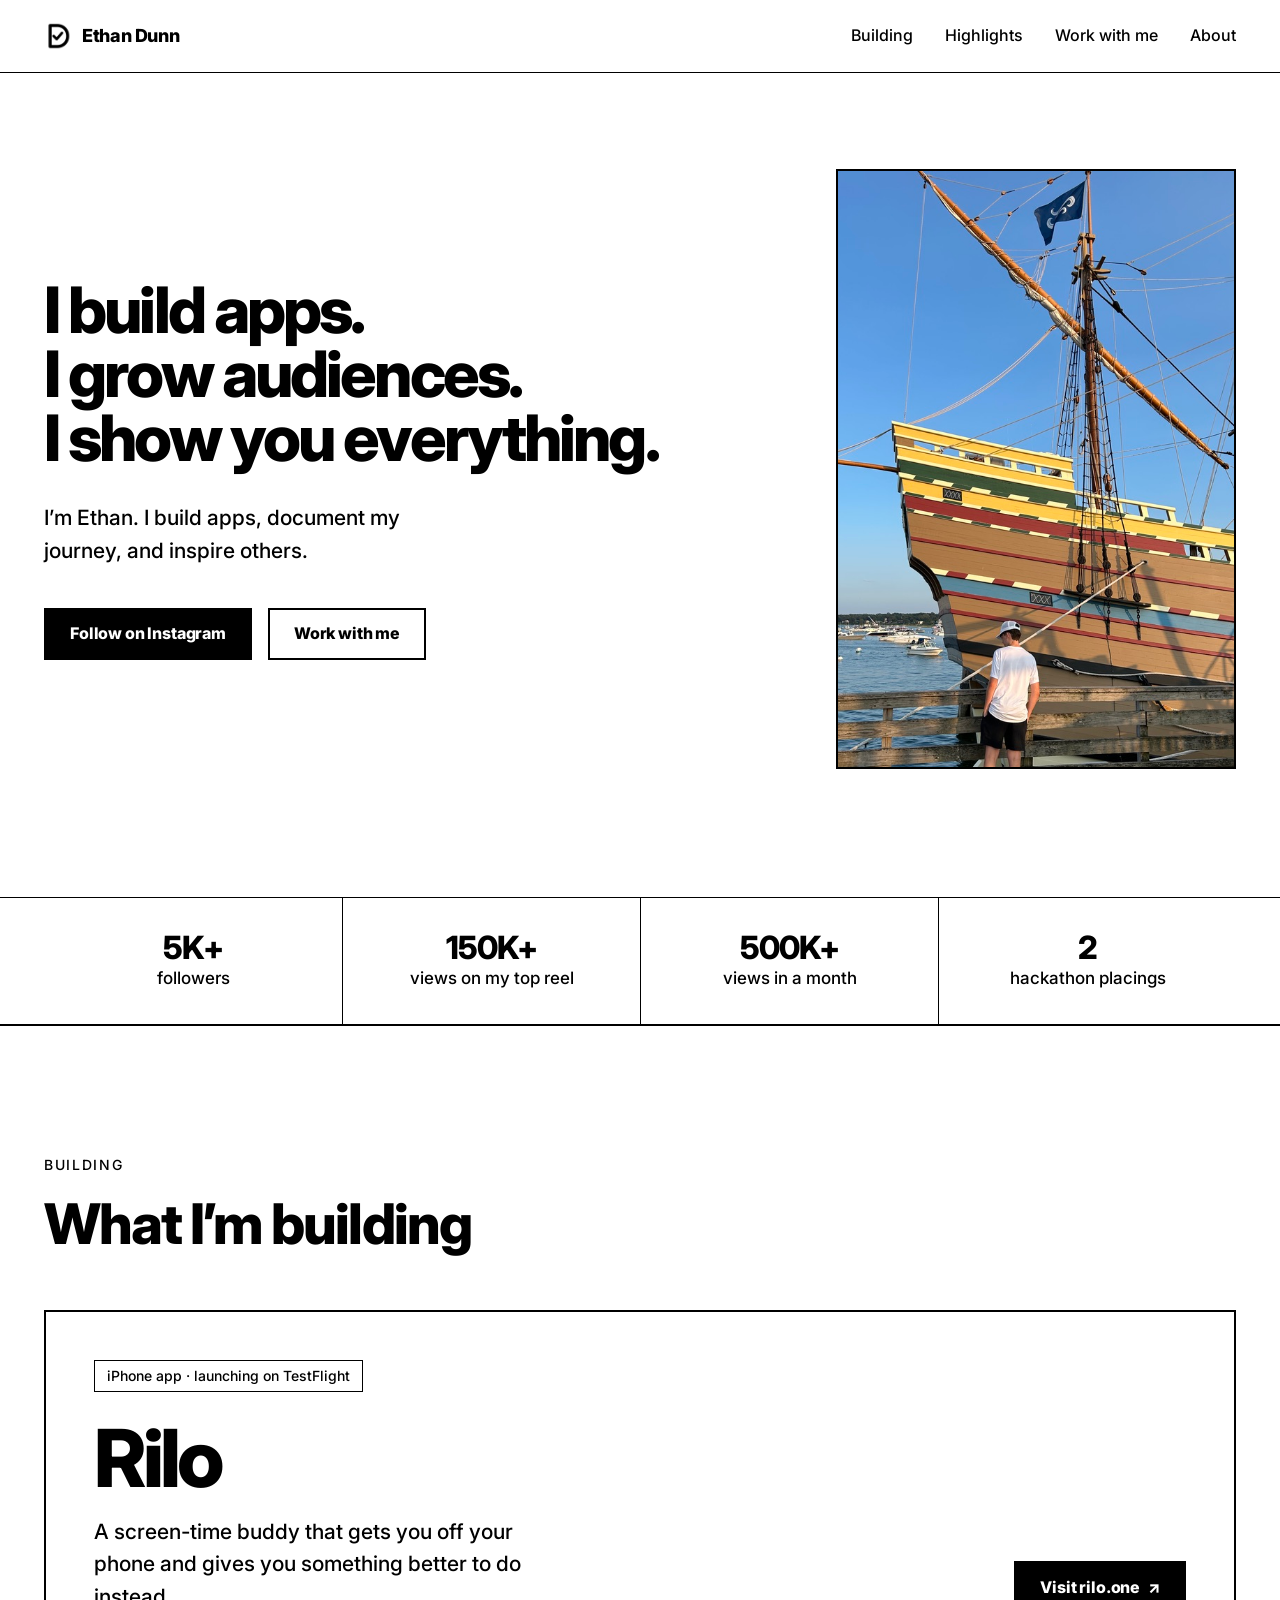
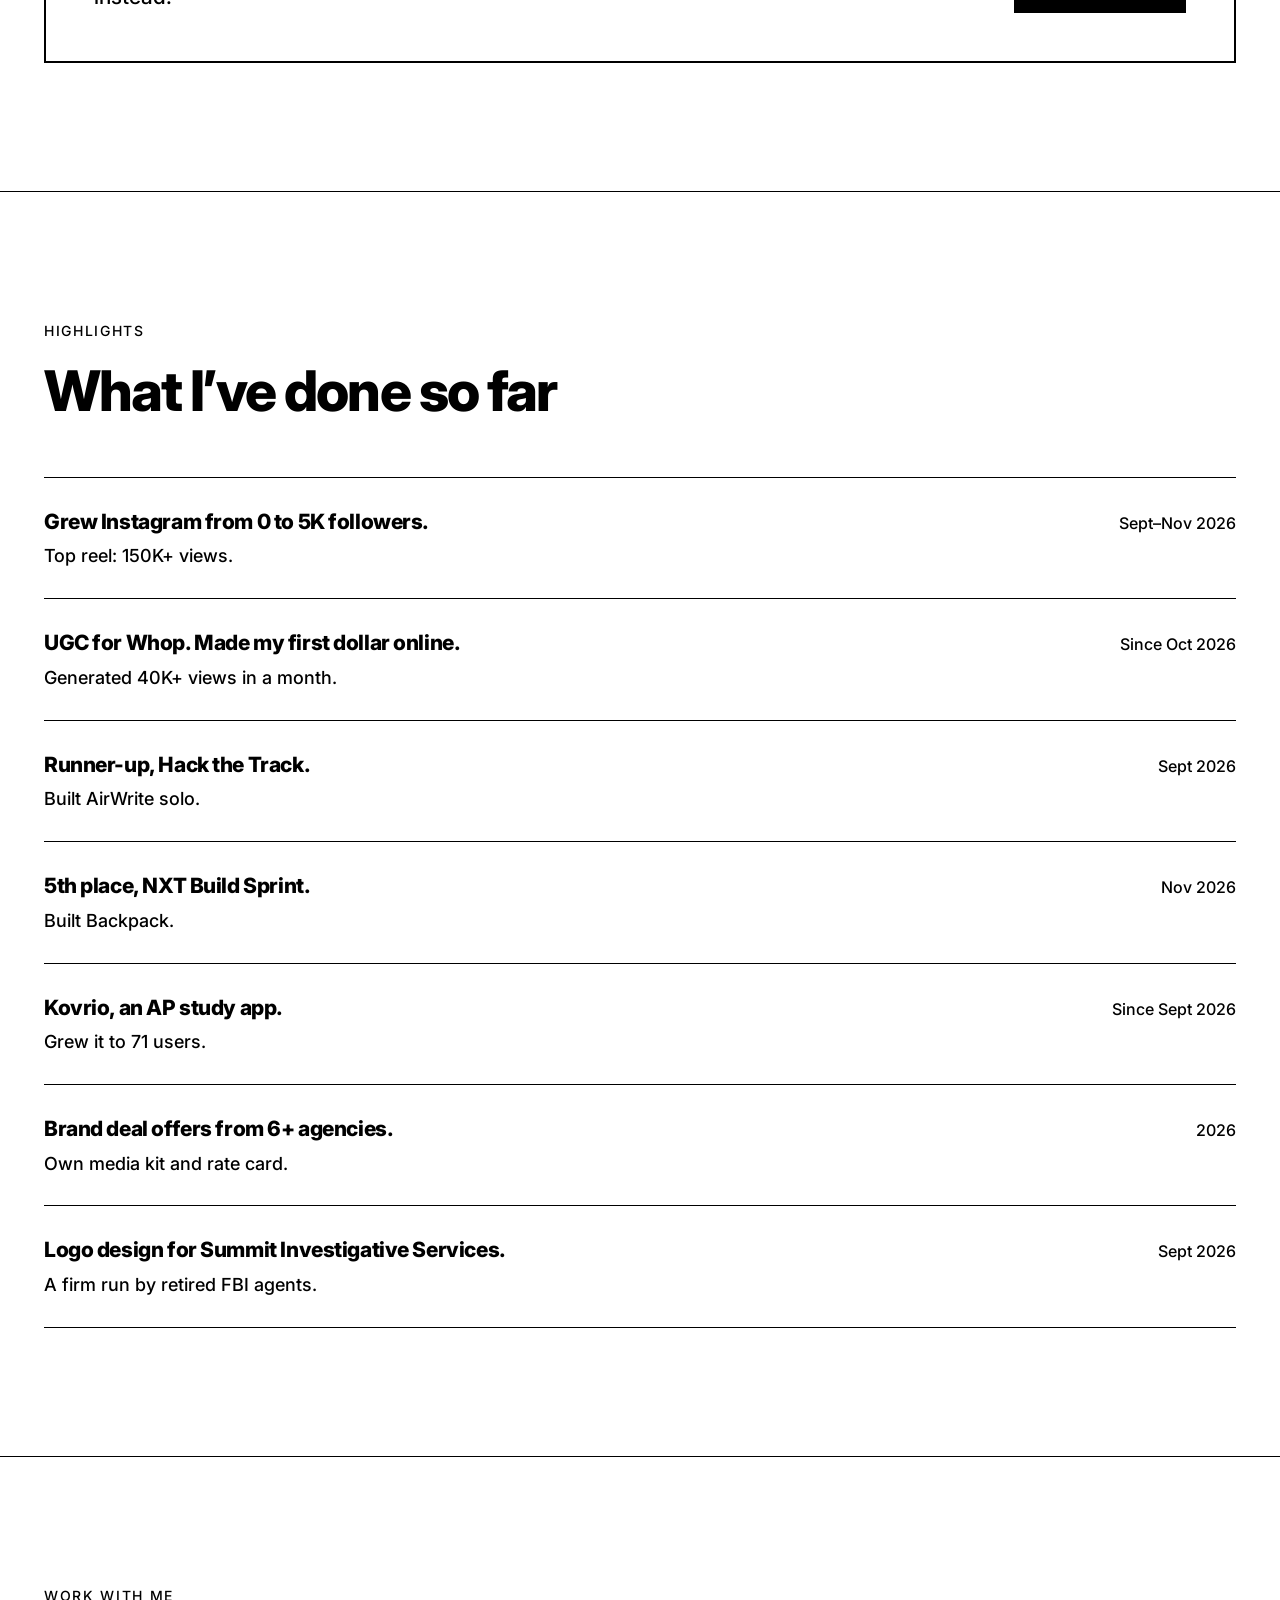
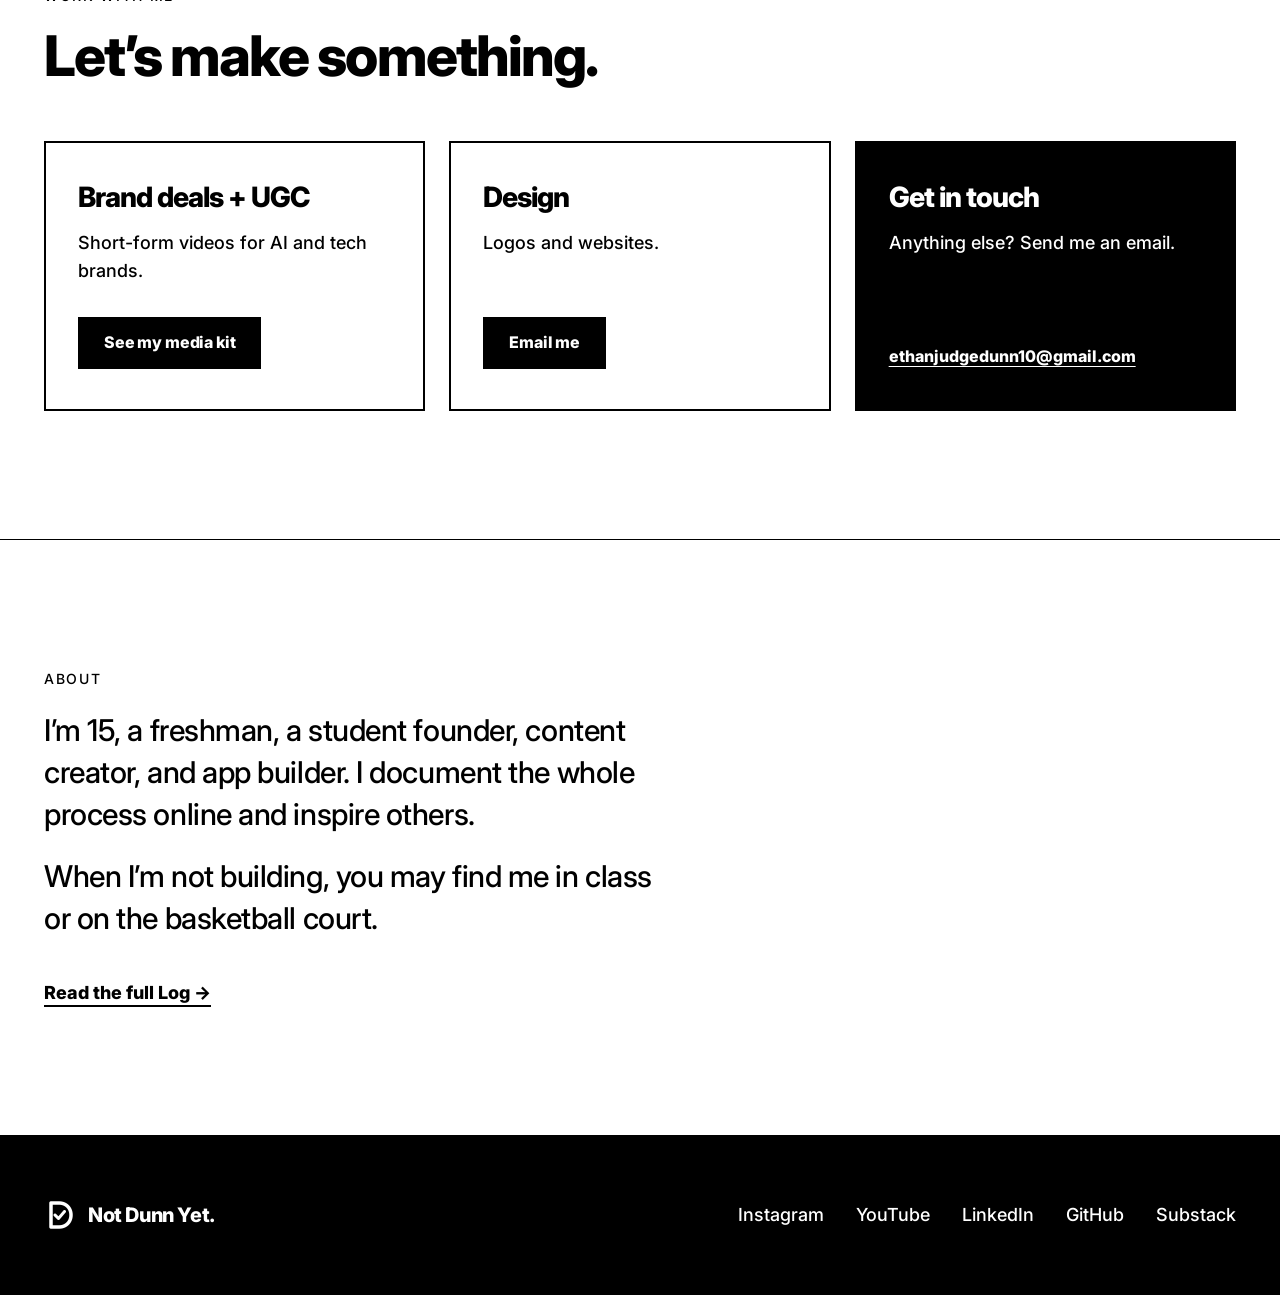
==== index.html @ 159291f6 "Use solid D-check logo for favicon; keep hollow mark on the site Co-Authored-By: Claude Opus 5.5 <no" ====
<!DOCTYPE html>
<html lang="en">
<head>
  <meta charset="UTF-8">
  <meta name="viewport" content="width=device-width, initial-scale=1.0, viewport-fit=cover">
  <title>Ethan Dunn</title>
  <meta name="description" content="I'm Ethan. I build apps, grow audiences, and share what happens, including what flops.">
  <meta name="theme-color" content="#FFFFFF">
  <link rel="preconnect" href="https://fonts.googleapis.com">
  <link rel="preconnect" href="https://fonts.gstatic.com" crossorigin>
  <link href="https://fonts.googleapis.com/css2?family=Inter:wght@500;800&display=swap" rel="stylesheet">
  <link rel="icon" href="public/favicon.png?v=4" type="image/png">
  <link rel="apple-touch-icon" href="public/apple-touch-icon.png?v=4">
  <link rel="stylesheet" href="styles.css">
</head>
<body>
  <a class="skip" href="#main">Skip to content</a>

  <!-- 1. Header -->
  <header class="site-header">
    <div class="wrap">
      <a href="index.html" class="brand">
        <img src="public/logo-mark-black.png" alt="" width="28" height="28">
        Ethan Dunn
      </a>
      <button class="nav-toggle" type="button" aria-expanded="false" aria-controls="nav">Menu</button>
      <nav class="nav" id="nav" aria-label="Main">
        <a href="#building">Building</a>
        <a href="#highlights">Highlights</a>
        <a href="#work-with-me">Work with me</a>
        <a href="about.html">About</a>
      </nav>
    </div>
  </header>

  <main id="main">

    <!-- 2. Hero -->
    <section class="hero" aria-labelledby="hero-title">
      <div class="wrap">
        <div>
          <h1 id="hero-title">
            <span>I build apps.</span>
            <span>I grow audiences.</span>
            <span>I show you everything.</span>
          </h1>
          <p class="hero-sub">I&rsquo;m Ethan. I build apps, document my journey, and inspire others.</p>
          <div class="hero-actions">
            <a class="btn" href="https://www.instagram.com/ethandunnofficial/" target="_blank" rel="noopener">Follow on Instagram</a>
            <a class="btn btn--ghost" href="#work-with-me">Work with me</a>
          </div>
        </div>
        <figure class="hero-photo">
          <img src="public/me.jpg" alt="Ethan Dunn" width="768" height="1024" fetchpriority="high">
        </figure>
      </div>
    </section>

    <!-- 3. Proof bar -->
    <section class="proof" aria-label="By the numbers">
      <ul class="wrap">
        <li><strong>5K+</strong> followers</li>
        <li><strong>150K+</strong> views on my top reel</li>
        <li><strong>500K+</strong> views in a month</li>
        <li><strong>2</strong> hackathon placings</li>
      </ul>
    </section>

    <!-- 4. What I'm building -->
    <section class="section" id="building" aria-labelledby="building-title">
      <div class="wrap">
        <p class="section-label">Building</p>
        <h2 class="section-title" id="building-title">What I&rsquo;m building</h2>
        <article class="card build-card">
          <div>
            <span class="card-label">iPhone app &middot; launching on TestFlight</span>
            <h3>Rilo</h3>
            <p>A screen-time buddy that gets you off your phone and gives you something better to do instead.</p>
          </div>
          <a class="btn" href="https://rilo.one" target="_blank" rel="noopener">Visit rilo.one <span aria-hidden="true">&#8599;</span></a>
        </article>
      </div>
    </section>

    <!-- 5. Highlights -->
    <section class="section" id="highlights" aria-labelledby="highlights-title">
      <div class="wrap">
        <p class="section-label">Highlights</p>
        <h2 class="section-title" id="highlights-title">What I&rsquo;ve done so far</h2>
        <ul class="highlights">
          <li>
            <div>
              <span class="hl-title">Grew Instagram from 0 to 5K followers.</span>
              <span class="hl-detail">Top reel: 150K+ views.</span>
            </div>
            <time>Sept&ndash;Nov 2026</time>
          </li>
          <li>
            <div>
              <span class="hl-title">UGC for Whop. Made my first dollar online.</span>
              <span class="hl-detail">Generated 40K+ views in a month.</span>
            </div>
            <time datetime="2026-10">Since Oct 2026</time>
          </li>
          <li>
            <div>
              <span class="hl-title">Runner-up, Hack the Track.</span>
              <span class="hl-detail">Built AirWrite solo.</span>
            </div>
            <time datetime="2026-09">Sept 2026</time>
          </li>
          <li>
            <div>
              <span class="hl-title">5th place, NXT Build Sprint.</span>
              <span class="hl-detail">Built Backpack.</span>
            </div>
            <time datetime="2026-11">Nov 2026</time>
          </li>
          <li>
            <div>
              <span class="hl-title">Kovrio, an AP study app.</span>
              <span class="hl-detail">Grew it to 71 users.</span>
            </div>
            <time datetime="2026-09">Since Sept 2026</time>
          </li>
          <li>
            <div>
              <span class="hl-title">Brand deal offers from 6+ agencies.</span>
              <span class="hl-detail">Own media kit and rate card.</span>
            </div>
            <time datetime="2026">2026</time>
          </li>
          <li>
            <div>
              <span class="hl-title">Logo design for Summit Investigative Services.</span>
              <span class="hl-detail">A firm run by retired FBI agents.</span>
            </div>
            <time datetime="2026-09">Sept 2026</time>
          </li>
        </ul>
      </div>
    </section>

    <!-- 6. Work with me -->
    <section class="section" id="work-with-me" aria-labelledby="work-title">
      <div class="wrap">
        <p class="section-label">Work with me</p>
        <h2 class="section-title" id="work-title">Let&rsquo;s make something.</h2>
        <div class="work-grid">
          <article class="card work-card">
            <h3>Brand deals + UGC</h3>
            <p>Short-form videos for AI and tech brands.</p>
            <a class="btn" href="https://beacons.ai/ethandunn/mediakit" target="_blank" rel="noopener">See my media kit</a>
          </article>
          <article class="card work-card">
            <h3>Design</h3>
            <p>Logos and websites.</p>
            <a class="btn" href="mailto:ethanjudgedunn10@gmail.com?subject=Design%20project">Email me</a>
          </article>
          <article class="card work-card work-card--dark">
            <h3>Get in touch</h3>
            <p>Anything else? Send me an email.</p>
            <a class="mail-link" href="mailto:ethanjudgedunn10@gmail.com">ethanjudgedunn10@gmail.com</a>
          </article>
        </div>
      </div>
    </section>

    <!-- 7. Short about -->
    <section class="section about-short" id="about" aria-labelledby="about-title">
      <div class="wrap">
        <p class="section-label" id="about-title">About</p>
        <p>I&rsquo;m 15, a freshman, a student founder, content creator, and app builder. I document the whole process online and inspire others.</p>
        <p>When I&rsquo;m not building, you may find me in class or on the basketball court.</p>
        <a class="text-link" href="about.html#log">Read the full Log &rarr;</a>
      </div>
    </section>

  </main>

  <!-- 8. Footer -->
  <footer class="site-footer">
    <div class="wrap">
      <span class="footer-brand">
        <img src="public/logo-mark-white.png" alt="" width="32" height="32">
        Not Dunn Yet.
      </span>
      <ul class="footer-links">
        <li><a href="https://www.instagram.com/ethandunnofficial/" target="_blank" rel="noopener">Instagram</a></li>
        <li><a href="https://www.youtube.com/@ethanjdunn" target="_blank" rel="noopener">YouTube</a></li>
        <li><a href="https://www.linkedin.com/in/ethanjdunn" target="_blank" rel="noopener">LinkedIn</a></li>
        <li><a href="https://github.com/ethandunn10" target="_blank" rel="noopener">GitHub</a></li>
        <li><a href="https://substack.com/@ethanjdunn" target="_blank" rel="noopener">Substack</a></li>
      </ul>
    </div>
  </footer>

  <script src="script.js"></script>
</body>
</html>
---- styles.css ----
/* Black and white only. Two colors, one font. */
:root {
  --black: #000000;
  --white: #FFFFFF;
  --pad: 24px;
  --max: 1240px;
  --section: 128px;
}

*,
*::before,
*::after { box-sizing: border-box; }

html { scroll-behavior: smooth; -webkit-text-size-adjust: 100%; }

@media (prefers-reduced-motion: reduce) {
  html { scroll-behavior: auto; }
  * { transition: none !important; }
}

body {
  margin: 0;
  background: var(--white);
  color: var(--black);
  font-family: 'Inter', system-ui, -apple-system, 'Segoe UI', Roboto, sans-serif;
  font-weight: 500;
  font-size: 18px;
  line-height: 1.55;
  -webkit-font-smoothing: antialiased;
}

img { display: block; max-width: 100%; height: auto; }

a { color: inherit; }

h1, h2, h3 {
  margin: 0;
  font-weight: 800;
  letter-spacing: -0.035em;
  line-height: 1.05;
}

p { margin: 0; }

:focus-visible { outline: 2px solid var(--black); outline-offset: 3px; }

.wrap {
  width: 100%;
  max-width: var(--max);
  margin: 0 auto;
  padding: 0 var(--pad);
}

.skip {
  position: absolute;
  left: -9999px;
  top: 0;
  background: var(--black);
  color: var(--white);
  padding: 12px 16px;
  z-index: 100;
}
.skip:focus { left: 16px; top: 16px; }

/* ---------- Header ---------- */
.site-header {
  position: sticky;
  top: 0;
  z-index: 50;
  background: var(--white);
  border-bottom: 1px solid var(--black);
}
.site-header .wrap {
  display: flex;
  align-items: center;
  justify-content: space-between;
  gap: 24px;
  min-height: 72px;
}
.brand {
  display: inline-flex;
  align-items: center;
  gap: 10px;
  text-decoration: none;
  font-weight: 800;
  font-size: 18px;
  letter-spacing: -0.02em;
}
.brand img { width: 28px; height: 28px; }

.nav { display: flex; gap: 32px; }
.nav a {
  text-decoration: none;
  font-size: 16px;
  padding: 6px 0;
  border-bottom: 2px solid transparent;
}
.nav a:hover,
.nav a[aria-current="page"] { border-bottom-color: var(--black); }

.nav-toggle {
  display: none;
  background: var(--white);
  color: var(--black);
  border: 1px solid var(--black);
  font: inherit;
  font-size: 15px;
  padding: 8px 14px;
  cursor: pointer;
}

/* ---------- Buttons ---------- */
.btn {
  display: inline-flex;
  align-items: center;
  justify-content: center;
  gap: 8px;
  min-height: 52px;
  padding: 0 24px;
  border: 2px solid var(--black);
  background: var(--black);
  color: var(--white);
  font: inherit;
  font-size: 16px;
  font-weight: 800;
  letter-spacing: -0.01em;
  text-decoration: none;
  cursor: pointer;
  transition: background 0.15s, color 0.15s;
}
.btn:hover { background: var(--white); color: var(--black); }
.btn--ghost { background: var(--white); color: var(--black); }
.btn--ghost:hover { background: var(--black); color: var(--white); }

/* ---------- Sections ---------- */
.section { padding: var(--section) 0; border-top: 1px solid var(--black); }
.section-label {
  font-size: 14px;
  text-transform: uppercase;
  letter-spacing: 0.12em;
  margin-bottom: 20px;
}
.section-title {
  font-size: clamp(36px, 5vw, 56px);
  margin-bottom: 56px;
}

/* ---------- Hero ---------- */
.hero { padding: 96px 0 var(--section); }
.hero .wrap {
  display: grid;
  grid-template-columns: minmax(0, 1fr) 400px;
  gap: 56px;
  align-items: center;
}
.hero h1 {
  font-size: clamp(40px, 5vw, 70px);
  letter-spacing: -0.045em;
  line-height: 1;
}
.hero h1 span { display: block; }
@media (min-width: 761px) { .hero h1 span { white-space: nowrap; } }
.hero-sub {
  margin-top: 32px;
  font-size: 21px;
  max-width: 30ch;
}
.hero-actions { margin-top: 40px; display: flex; flex-wrap: wrap; gap: 16px; }
.hero-photo {
  position: relative;
  margin: 0;
  border: 2px solid var(--black);
  aspect-ratio: 2 / 3;
  overflow: hidden;
}
/* Crop: bottom edge stops at the knees, sides trimmed so the frame is tall.
   Tuned for public/me.jpg (768x1024); retune if the photo changes. */
.hero-photo img {
  position: absolute;
  top: 0;
  left: -26%;
  height: 120%;
  width: auto;
  max-width: none;
}

/* ---------- Proof bar ---------- */
.proof { border-top: 1px solid var(--black); border-bottom: 1px solid var(--black); }
.proof ul {
  list-style: none;
  margin: 0 auto;
  display: grid;
  grid-template-columns: repeat(4, 1fr);
}
.proof li {
  padding: 32px 24px;
  font-size: 17px;
  text-align: center;
  border-left: 1px solid var(--black);
}
.proof li:first-child { border-left: 0; }
.proof strong { display: block; font-weight: 800; font-size: 32px; letter-spacing: -0.03em; line-height: 1.1; }

/* ---------- Building ---------- */
.card {
  border: 2px solid var(--black);
  padding: 48px;
}
.build-card {
  display: grid;
  grid-template-columns: 1fr auto;
  gap: 32px;
  align-items: end;
}
.card-label {
  display: inline-block;
  border: 1px solid var(--black);
  padding: 4px 12px;
  font-size: 14px;
  margin-bottom: 24px;
}
.build-card h3 { font-size: clamp(48px, 7vw, 80px); letter-spacing: -0.05em; }
.build-card p { margin-top: 16px; font-size: 21px; max-width: 34ch; }

/* ---------- Highlights ---------- */
.highlights { list-style: none; margin: 0; padding: 0; border-bottom: 1px solid var(--black); }
.highlights li {
  display: grid;
  grid-template-columns: 1fr auto;
  gap: 32px;
  padding: 28px 0;
  border-top: 1px solid var(--black);
  align-items: baseline;
}
.hl-title { font-weight: 800; font-size: 21px; letter-spacing: -0.02em; display: block; }
.hl-detail { display: block; margin-top: 4px; }
.highlights time { font-size: 16px; white-space: nowrap; text-align: right; }

/* ---------- Work with me ---------- */
.work-grid { display: grid; grid-template-columns: repeat(3, 1fr); gap: 24px; }
.work-card {
  display: flex;
  flex-direction: column;
  padding: 40px 32px;
}
.work-card h3 { font-size: 28px; margin-bottom: 16px; }
.work-card p { flex: 1; margin-bottom: 32px; }
.work-card .btn { align-self: flex-start; }
.work-card--dark { background: var(--black); color: var(--white); }
.work-card--dark :focus-visible { outline-color: var(--white); }
.mail-link {
  font-weight: 800;
  font-size: 16px;
  overflow-wrap: anywhere;
  text-underline-offset: 4px;
}

/* ---------- About (short) ---------- */
.about-short p:not(.section-label) { font-size: clamp(22px, 2.6vw, 30px); max-width: 32ch; letter-spacing: -0.015em; line-height: 1.4; }
.about-short p + p:not(.section-label) { margin-top: 20px; }
.text-link {
  display: inline-block;
  margin-top: 40px;
  font-weight: 800;
  text-underline-offset: 6px;
  text-decoration-thickness: 2px;
}

/* ---------- About page ---------- */
.about-hero { padding: 96px 0 var(--section); }
.about-hero .wrap {
  display: grid;
  grid-template-columns: 1fr 1.4fr;
  gap: 64px;
  align-items: start;
}
.about-hero h1 { font-size: clamp(44px, 6vw, 80px); letter-spacing: -0.045em; margin-bottom: 40px; }
.about-body p { margin-bottom: 20px; max-width: 60ch; }
.about-body p:last-child { margin-bottom: 0; }

.log { list-style: none; margin: 0; padding: 0; border-bottom: 1px solid var(--black); }
.log li {
  display: grid;
  grid-template-columns: 140px 1fr;
  gap: 24px;
  padding: 20px 0;
  border-top: 1px solid var(--black);
}
.log time { font-weight: 800; font-variant-numeric: tabular-nums; }

/* ---------- Footer ---------- */
.site-footer { background: var(--black); color: var(--white); padding: 64px 0; }
.site-footer :focus-visible { outline-color: var(--white); }
.site-footer .wrap {
  display: flex;
  justify-content: space-between;
  align-items: center;
  gap: 32px;
  flex-wrap: wrap;
}
.footer-brand { display: inline-flex; align-items: center; gap: 12px; font-weight: 800; font-size: 20px; letter-spacing: -0.02em; }
.footer-brand img { width: 32px; height: 32px; }
.footer-links { list-style: none; margin: 0; padding: 0; display: flex; gap: 32px; flex-wrap: wrap; }
.footer-links a { text-decoration: none; border-bottom: 2px solid transparent; padding: 4px 0; }
.footer-links a:hover { border-bottom-color: var(--white); }

/* ---------- Tablet ---------- */
@media (max-width: 960px) {
  :root { --section: 96px; }
  .work-grid { grid-template-columns: 1fr; }
  .proof ul { grid-template-columns: repeat(2, 1fr); }
  .proof li:nth-child(3) { border-left: 0; }
  .proof li:nth-child(n+3) { border-top: 1px solid var(--black); }
}

/* ---------- Phone ---------- */
@media (max-width: 760px) {
  :root { --pad: 16px; --section: 72px; }
  body { font-size: 17px; }

  .nav-toggle { display: inline-block; }
  .nav {
    display: none;
    position: absolute;
    top: 100%;
    left: 0;
    right: 0;
    flex-direction: column;
    gap: 0;
    background: var(--white);
    border-bottom: 1px solid var(--black);
  }
  .nav.is-open { display: flex; }
  .nav a { padding: 18px 16px; border-bottom: 1px solid var(--black); border-top: 0; }
  .nav a:last-child { border-bottom: 0; }
  .nav a:hover,
  .nav a[aria-current="page"] { border-bottom-color: var(--black); text-decoration: underline; }

  .hero { padding-top: 48px; }
  .hero .wrap,
  .about-hero .wrap { grid-template-columns: 1fr; gap: 40px; }
  .hero-photo { max-width: 480px; }
  .hero-sub { font-size: 19px; }
  .hero-actions { flex-direction: column; }
  .hero-actions .btn { width: 100%; }

  .proof ul { grid-template-columns: 1fr; }
  .proof li { border-left: 0; border-top: 1px solid var(--black); padding: 24px 16px; }
  .proof li:first-child { border-top: 0; }

  .card { padding: 32px 24px; }
  .build-card { grid-template-columns: 1fr; }
  .build-card .btn { width: 100%; }
  .work-card .btn { align-self: stretch; }

  .section-title { margin-bottom: 40px; }

  .highlights li { grid-template-columns: 1fr; gap: 8px; }
  .highlights time { text-align: left; }

  .log li { grid-template-columns: 1fr; gap: 4px; }

  .site-footer .wrap { flex-direction: column; align-items: flex-start; }
}
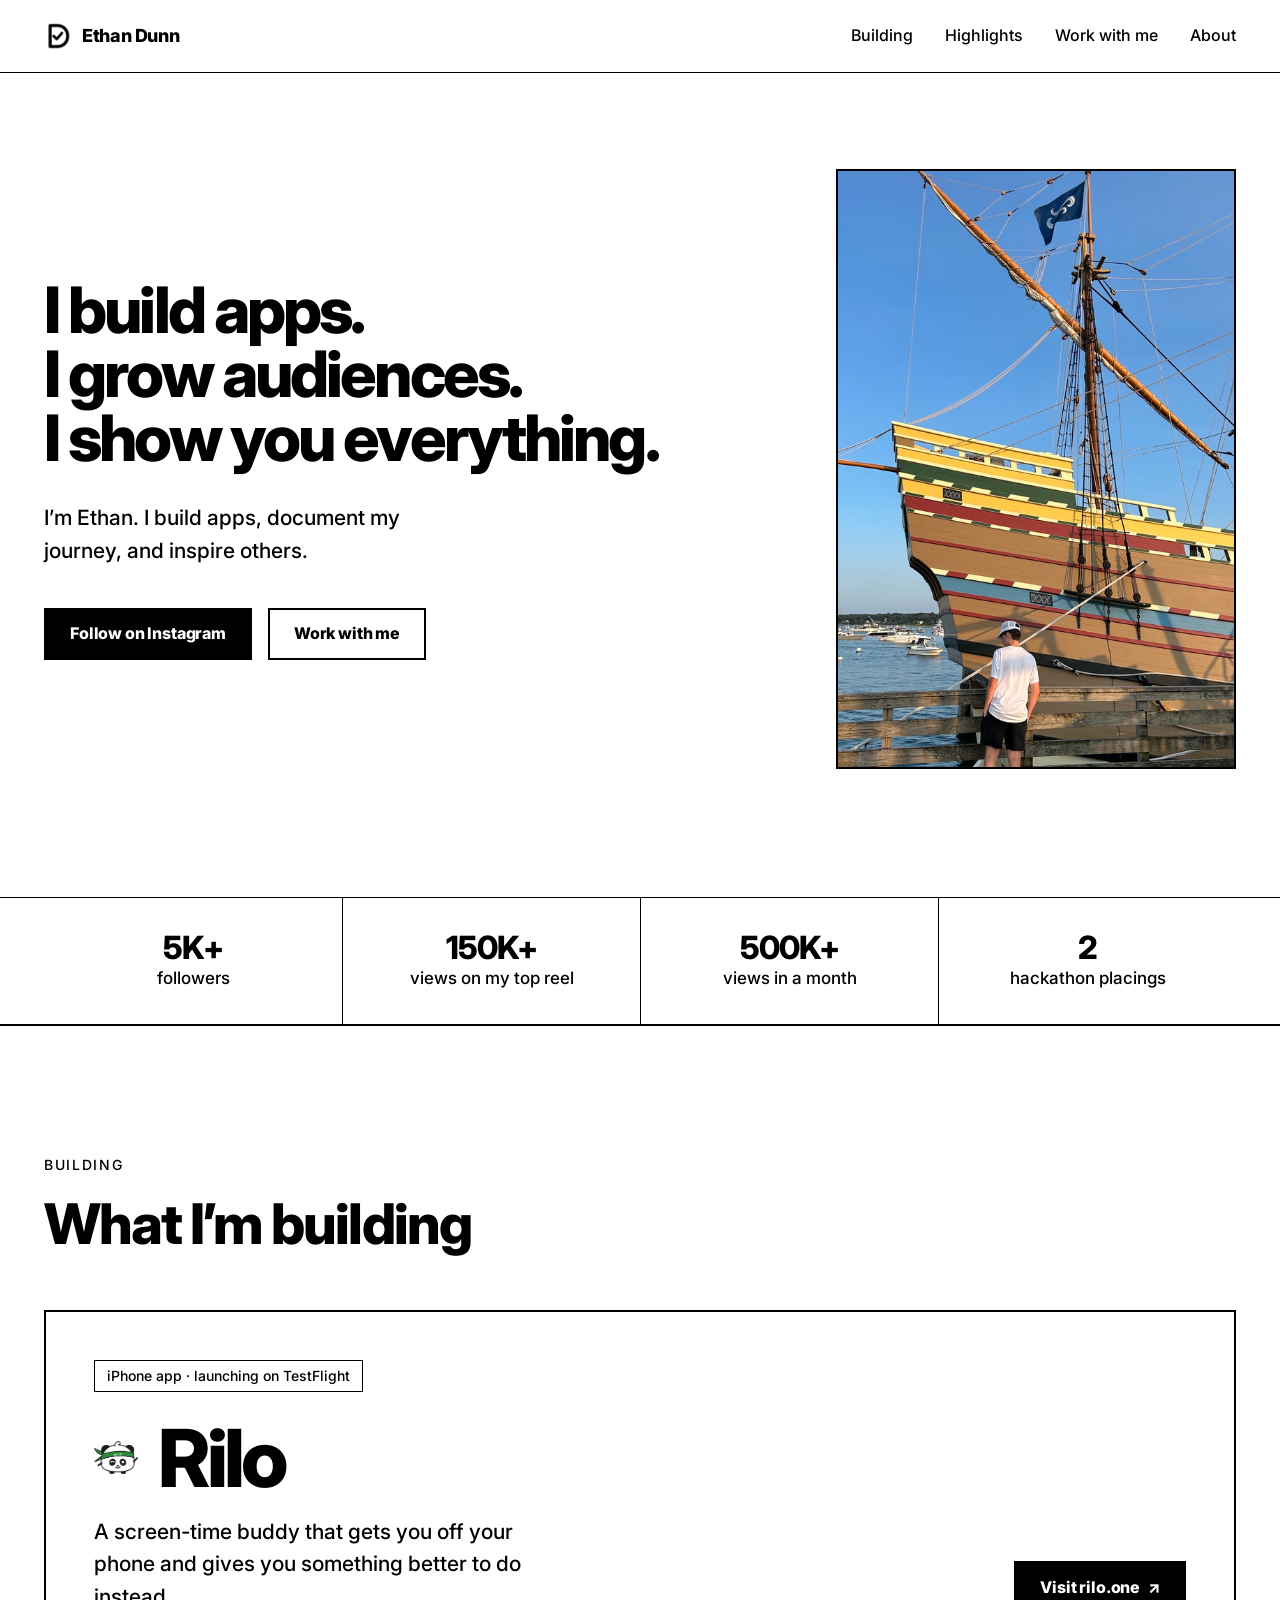
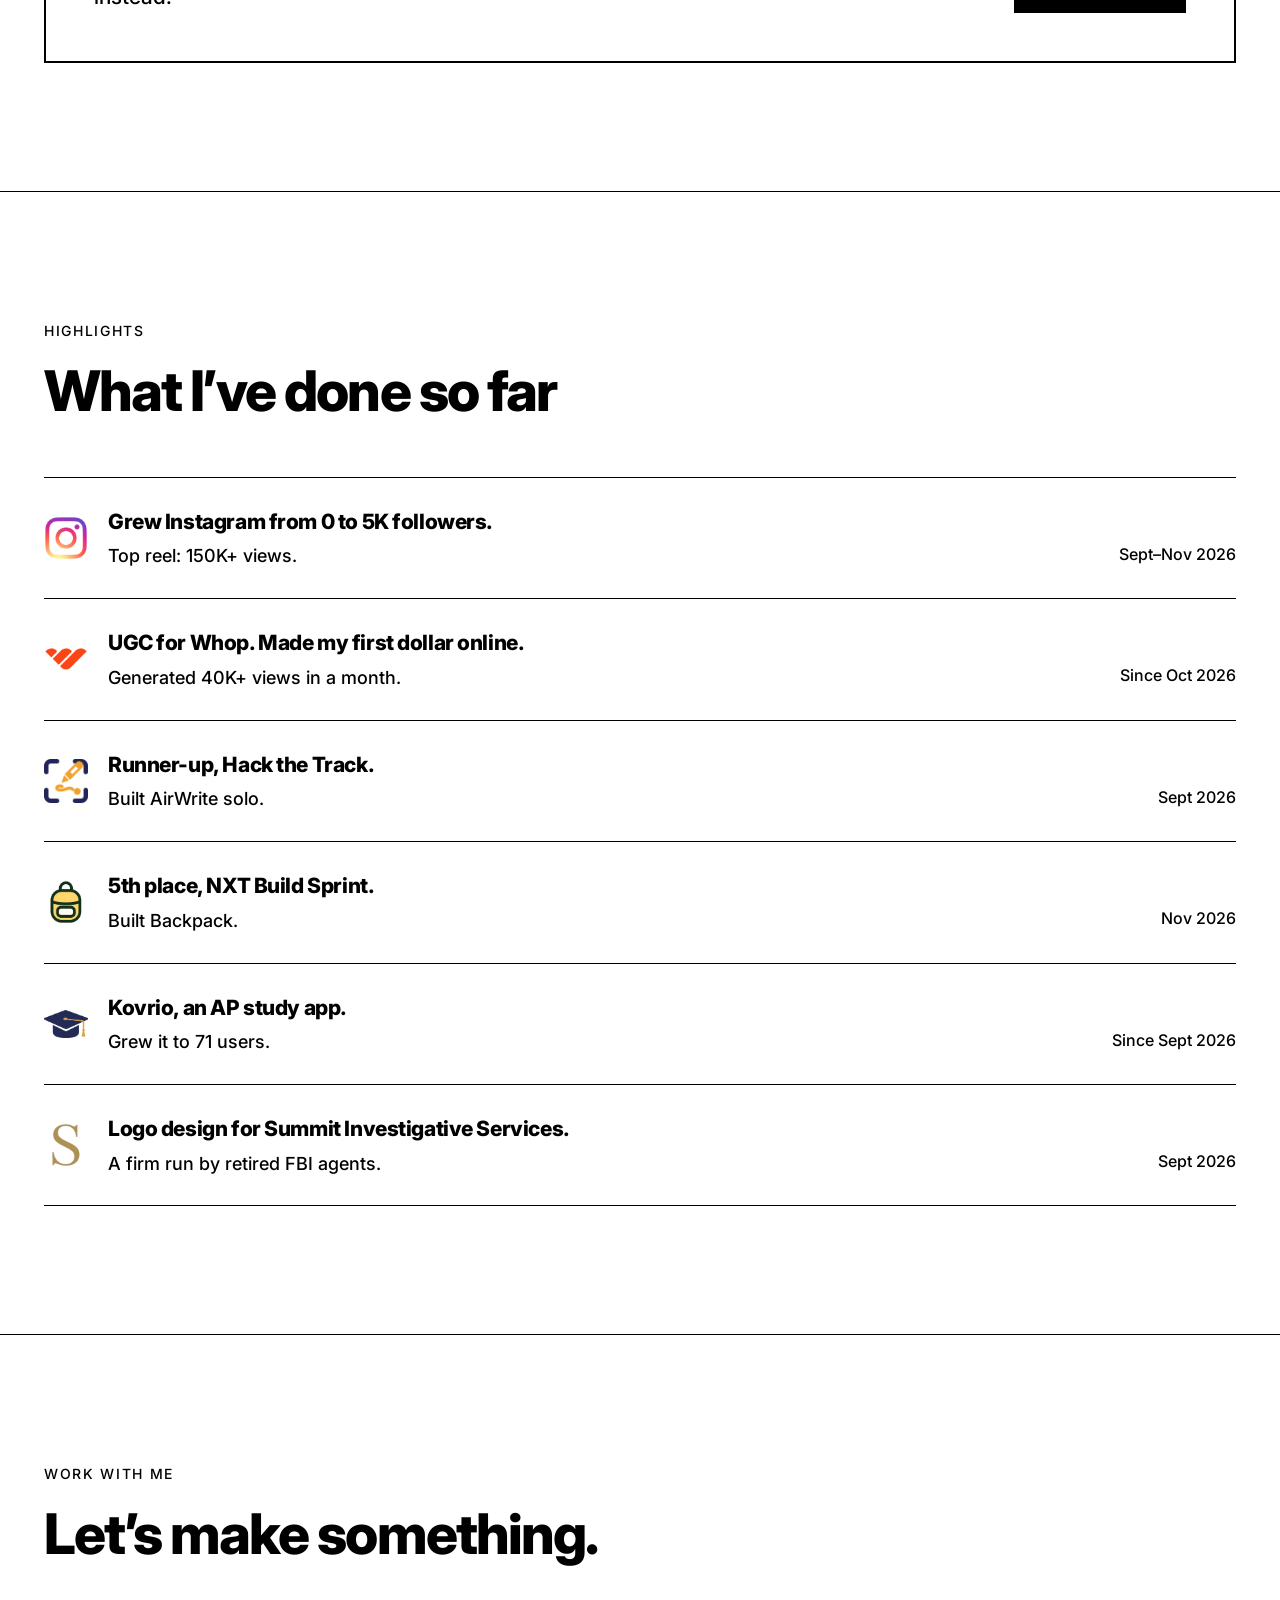
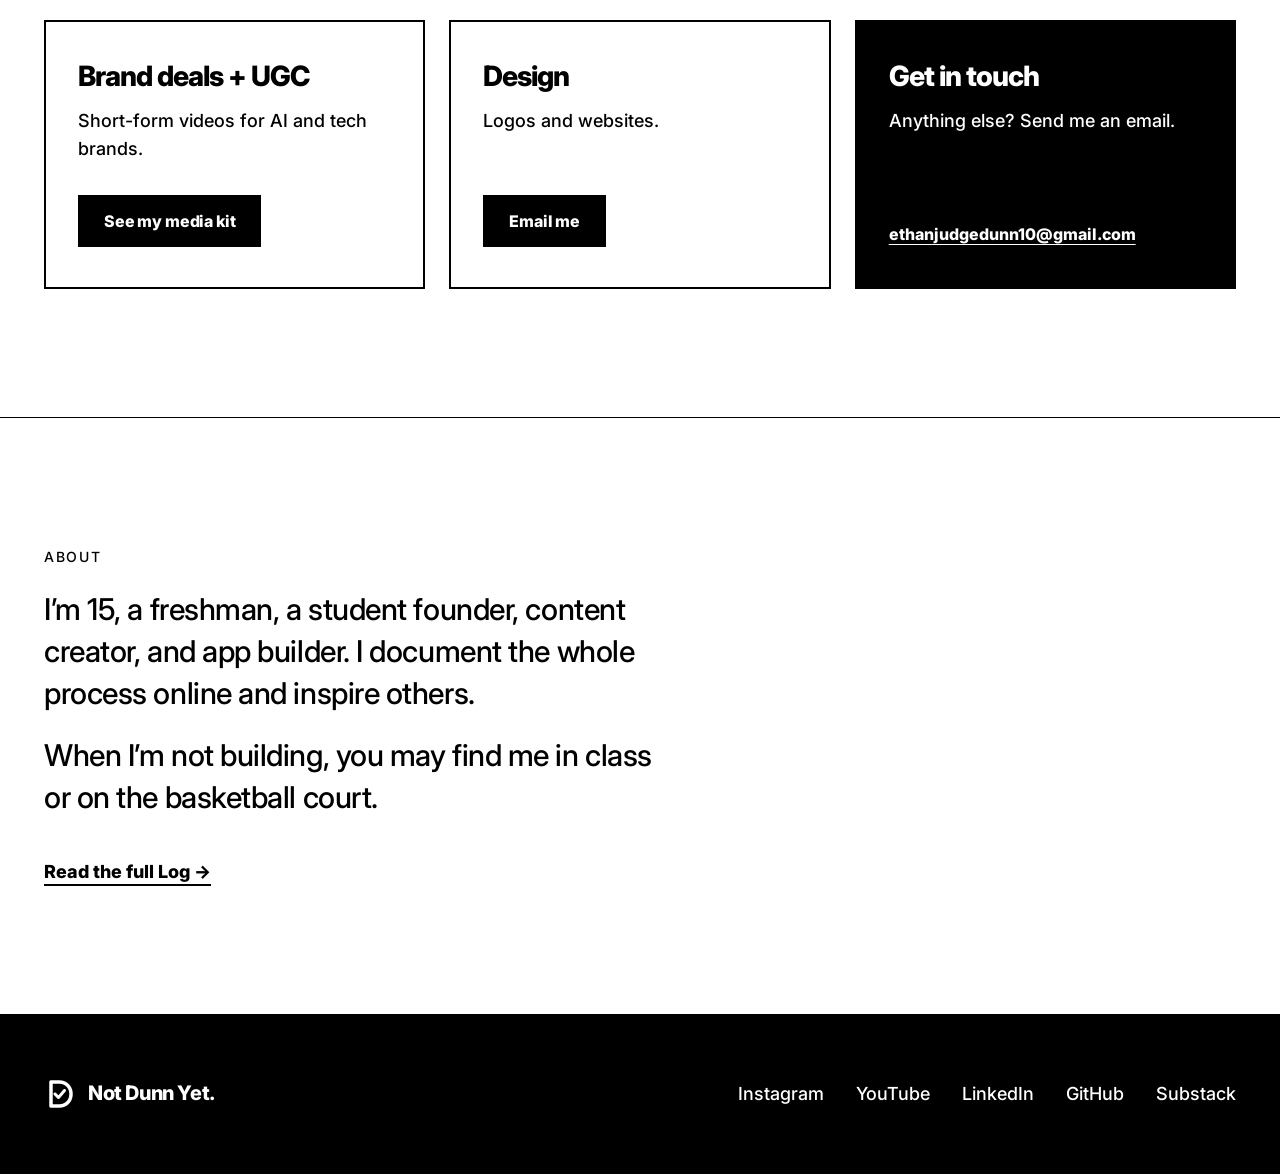
==== commit 7ef49467: "Add icons to Highlights and Rilo card, remove brand deal offers item Co-Authored-By: Claude Opus 5.5" ====
--- a/index.html
+++ b/index.html
@@ -9,8 +9,10 @@
   <link rel="preconnect" href="https://fonts.googleapis.com">
   <link rel="preconnect" href="https://fonts.gstatic.com" crossorigin>
   <link href="https://fonts.googleapis.com/css2?family=Inter:wght@500;800&display=swap" rel="stylesheet">
-  <link rel="icon" href="public/favicon.png?v=4" type="image/png">
-  <link rel="apple-touch-icon" href="public/apple-touch-icon.png?v=4">
+  <link rel="icon" type="image/png" sizes="32x32" href="assets/favicon-32.png?v=6">
+  <link rel="icon" type="image/png" sizes="256x256" href="assets/favicon.png?v=6">
+  <link rel="shortcut icon" href="favicon.ico?v=6">
+  <link rel="apple-touch-icon" href="assets/apple-touch-icon.png?v=6">
   <link rel="stylesheet" href="styles.css">
 </head>
 <body>
@@ -20,7 +22,7 @@
   <header class="site-header">
     <div class="wrap">
       <a href="index.html" class="brand">
-        <img src="public/logo-mark-black.png" alt="" width="28" height="28">
+        <img src="assets/logo-mark-black.png" alt="" width="28" height="28">
         Ethan Dunn
       </a>
       <button class="nav-toggle" type="button" aria-expanded="false" aria-controls="nav">Menu</button>
@@ -51,7 +53,7 @@
           </div>
         </div>
         <figure class="hero-photo">
-          <img src="public/me.jpg" alt="Ethan Dunn" width="768" height="1024" fetchpriority="high">
+          <img src="assets/me.jpg" alt="Ethan Dunn" width="768" height="1024" fetchpriority="high">
         </figure>
       </div>
     </section>
@@ -74,7 +76,7 @@
         <article class="card build-card">
           <div>
             <span class="card-label">iPhone app &middot; launching on TestFlight</span>
-            <h3>Rilo</h3>
+            <h3 class="title-with-icon"><span class="icon-box"><img src="img/icons/rilo-icon.png" alt=""></span>Rilo</h3>
             <p>A screen-time buddy that gets you off your phone and gives you something better to do instead.</p>
           </div>
           <a class="btn" href="https://rilo.one" target="_blank" rel="noopener">Visit rilo.one <span aria-hidden="true">&#8599;</span></a>
@@ -89,51 +91,62 @@
         <h2 class="section-title" id="highlights-title">What I&rsquo;ve done so far</h2>
         <ul class="highlights">
           <li>
-            <div>
-              <span class="hl-title">Grew Instagram from 0 to 5K followers.</span>
-              <span class="hl-detail">Top reel: 150K+ views.</span>
+            <div class="hl-main">
+              <span class="icon-box"><img src="img/icons/instagram-icon.png" alt=""></span>
+              <div>
+                <span class="hl-title">Grew Instagram from 0 to 5K followers.</span>
+                <span class="hl-detail">Top reel: 150K+ views.</span>
+              </div>
             </div>
             <time>Sept&ndash;Nov 2026</time>
           </li>
           <li>
-            <div>
-              <span class="hl-title">UGC for Whop. Made my first dollar online.</span>
-              <span class="hl-detail">Generated 40K+ views in a month.</span>
+            <div class="hl-main">
+              <span class="icon-box"><img src="img/icons/whop-icon.png" alt="" onerror="this.remove()"></span>
+              <div>
+                <span class="hl-title">UGC for Whop. Made my first dollar online.</span>
+                <span class="hl-detail">Generated 40K+ views in a month.</span>
+              </div>
             </div>
             <time datetime="2026-10">Since Oct 2026</time>
           </li>
           <li>
-            <div>
-              <span class="hl-title">Runner-up, Hack the Track.</span>
-              <span class="hl-detail">Built AirWrite solo.</span>
+            <div class="hl-main">
+              <span class="icon-box"><img src="img/icons/airwrite-icon.png" alt=""></span>
+              <div>
+                <span class="hl-title">Runner-up, Hack the Track.</span>
+                <span class="hl-detail">Built AirWrite solo.</span>
+              </div>
             </div>
             <time datetime="2026-09">Sept 2026</time>
           </li>
           <li>
-            <div>
-              <span class="hl-title">5th place, NXT Build Sprint.</span>
-              <span class="hl-detail">Built Backpack.</span>
+            <div class="hl-main">
+              <span class="icon-box"><img src="img/icons/backpack-icon.png" alt=""></span>
+              <div>
+                <span class="hl-title">5th place, NXT Build Sprint.</span>
+                <span class="hl-detail">Built Backpack.</span>
+              </div>
             </div>
             <time datetime="2026-11">Nov 2026</time>
           </li>
           <li>
-            <div>
-              <span class="hl-title">Kovrio, an AP study app.</span>
-              <span class="hl-detail">Grew it to 71 users.</span>
+            <div class="hl-main">
+              <span class="icon-box"><img src="img/icons/kovrio-icon.png" alt=""></span>
+              <div>
+                <span class="hl-title">Kovrio, an AP study app.</span>
+                <span class="hl-detail">Grew it to 71 users.</span>
+              </div>
             </div>
             <time datetime="2026-09">Since Sept 2026</time>
           </li>
           <li>
-            <div>
-              <span class="hl-title">Brand deal offers from 6+ agencies.</span>
-              <span class="hl-detail">Own media kit and rate card.</span>
-            </div>
-            <time datetime="2026">2026</time>
-          </li>
-          <li>
-            <div>
-              <span class="hl-title">Logo design for Summit Investigative Services.</span>
-              <span class="hl-detail">A firm run by retired FBI agents.</span>
+            <div class="hl-main">
+              <span class="icon-box"><img src="img/icons/summit-icon.png" alt=""></span>
+              <div>
+                <span class="hl-title">Logo design for Summit Investigative Services.</span>
+                <span class="hl-detail">A firm run by retired FBI agents.</span>
+              </div>
             </div>
             <time datetime="2026-09">Sept 2026</time>
           </li>
@@ -182,7 +195,7 @@
   <footer class="site-footer">
     <div class="wrap">
       <span class="footer-brand">
-        <img src="public/logo-mark-white.png" alt="" width="32" height="32">
+        <img src="assets/logo-mark-white.png" alt="" width="32" height="32">
         Not Dunn Yet.
       </span>
       <ul class="footer-links">
--- a/styles.css
+++ b/styles.css
@@ -174,7 +174,7 @@
   overflow: hidden;
 }
 /* Crop: bottom edge stops at the knees, sides trimmed so the frame is tall.
-   Tuned for public/me.jpg (768x1024); retune if the photo changes. */
+   Tuned for assets/me.jpg (768x1024); retune if the photo changes. */
 .hero-photo img {
   position: absolute;
   top: 0;
@@ -234,6 +234,10 @@
 }
 .hl-title { font-weight: 800; font-size: 21px; letter-spacing: -0.02em; display: block; }
 .hl-detail { display: block; margin-top: 4px; }
+.hl-main { display: flex; align-items: center; gap: 20px; }
+.icon-box { width: 44px; height: 44px; flex: none; display: block; }
+.icon-box img { width: 100%; height: 100%; object-fit: contain; display: block; }
+.title-with-icon { display: flex; align-items: center; gap: 20px; }
 .highlights time { font-size: 16px; white-space: nowrap; text-align: right; }
 
 /* ---------- Work with me ---------- */
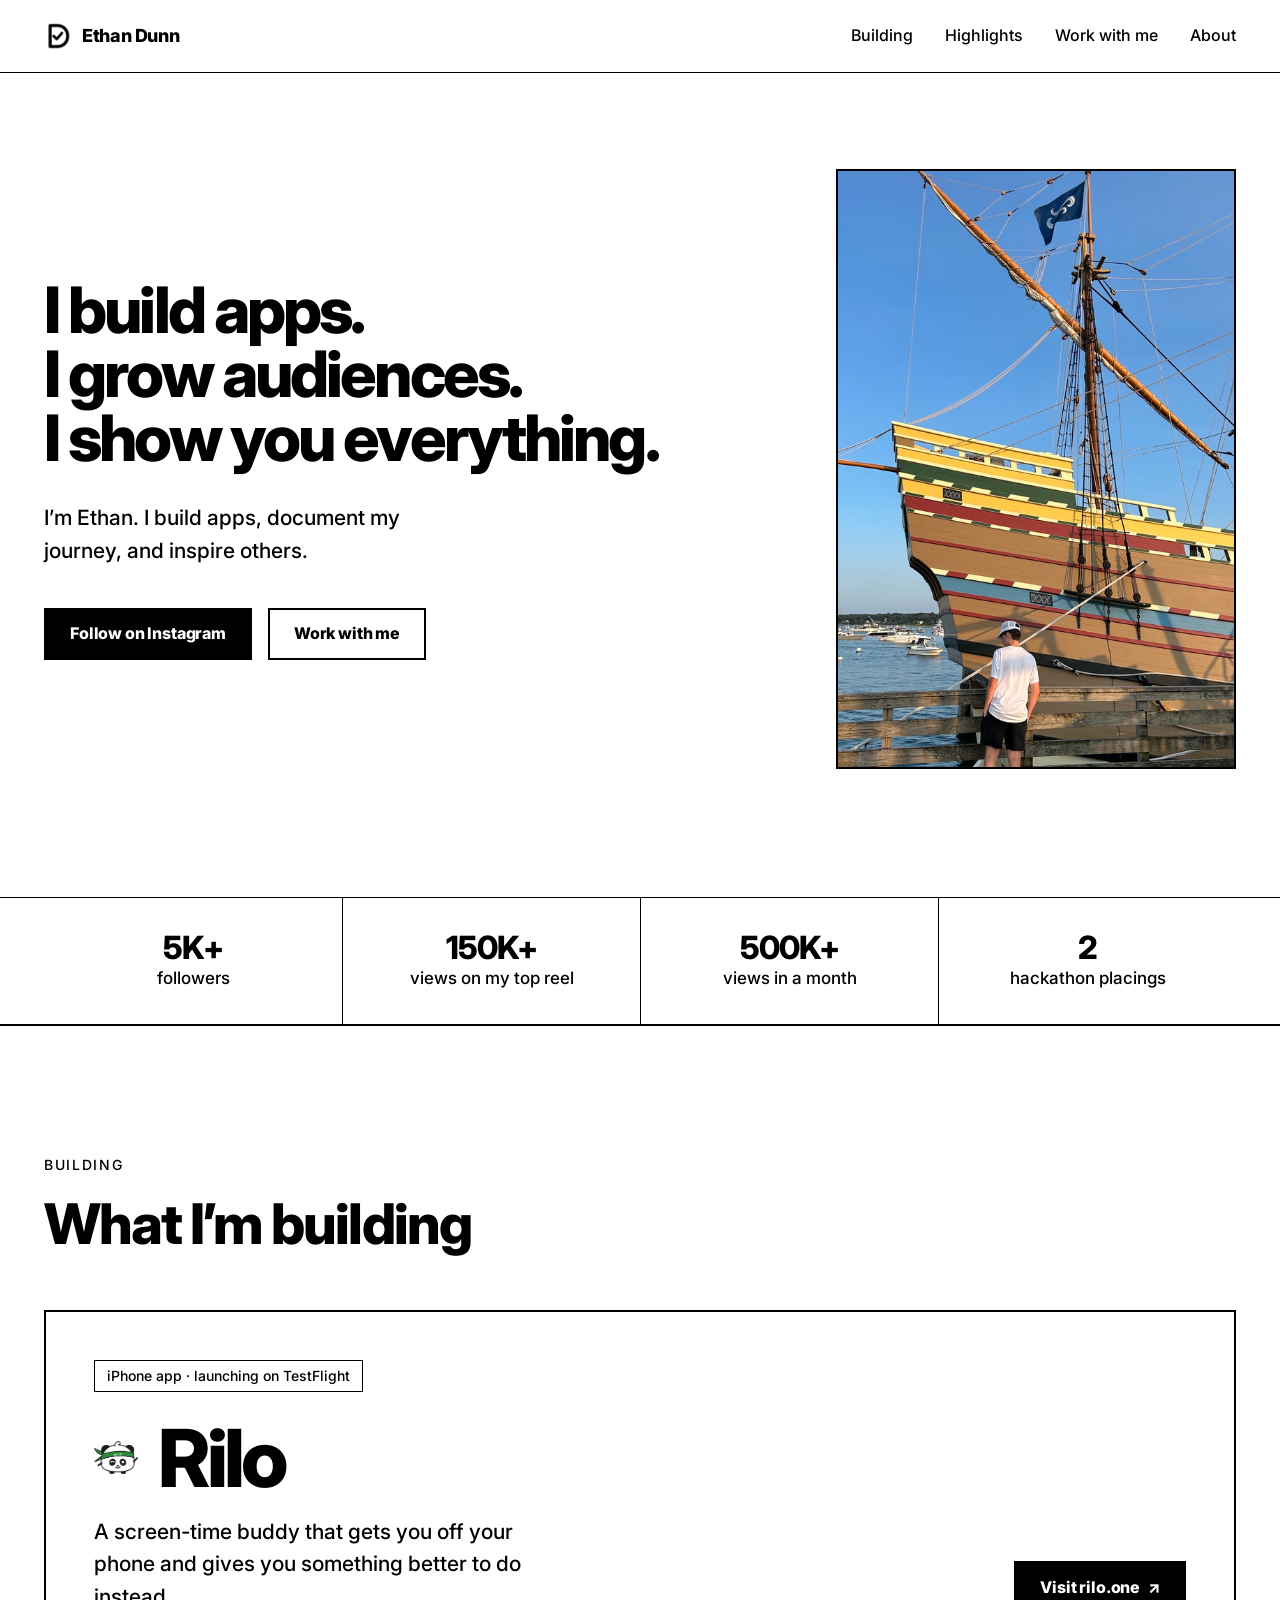
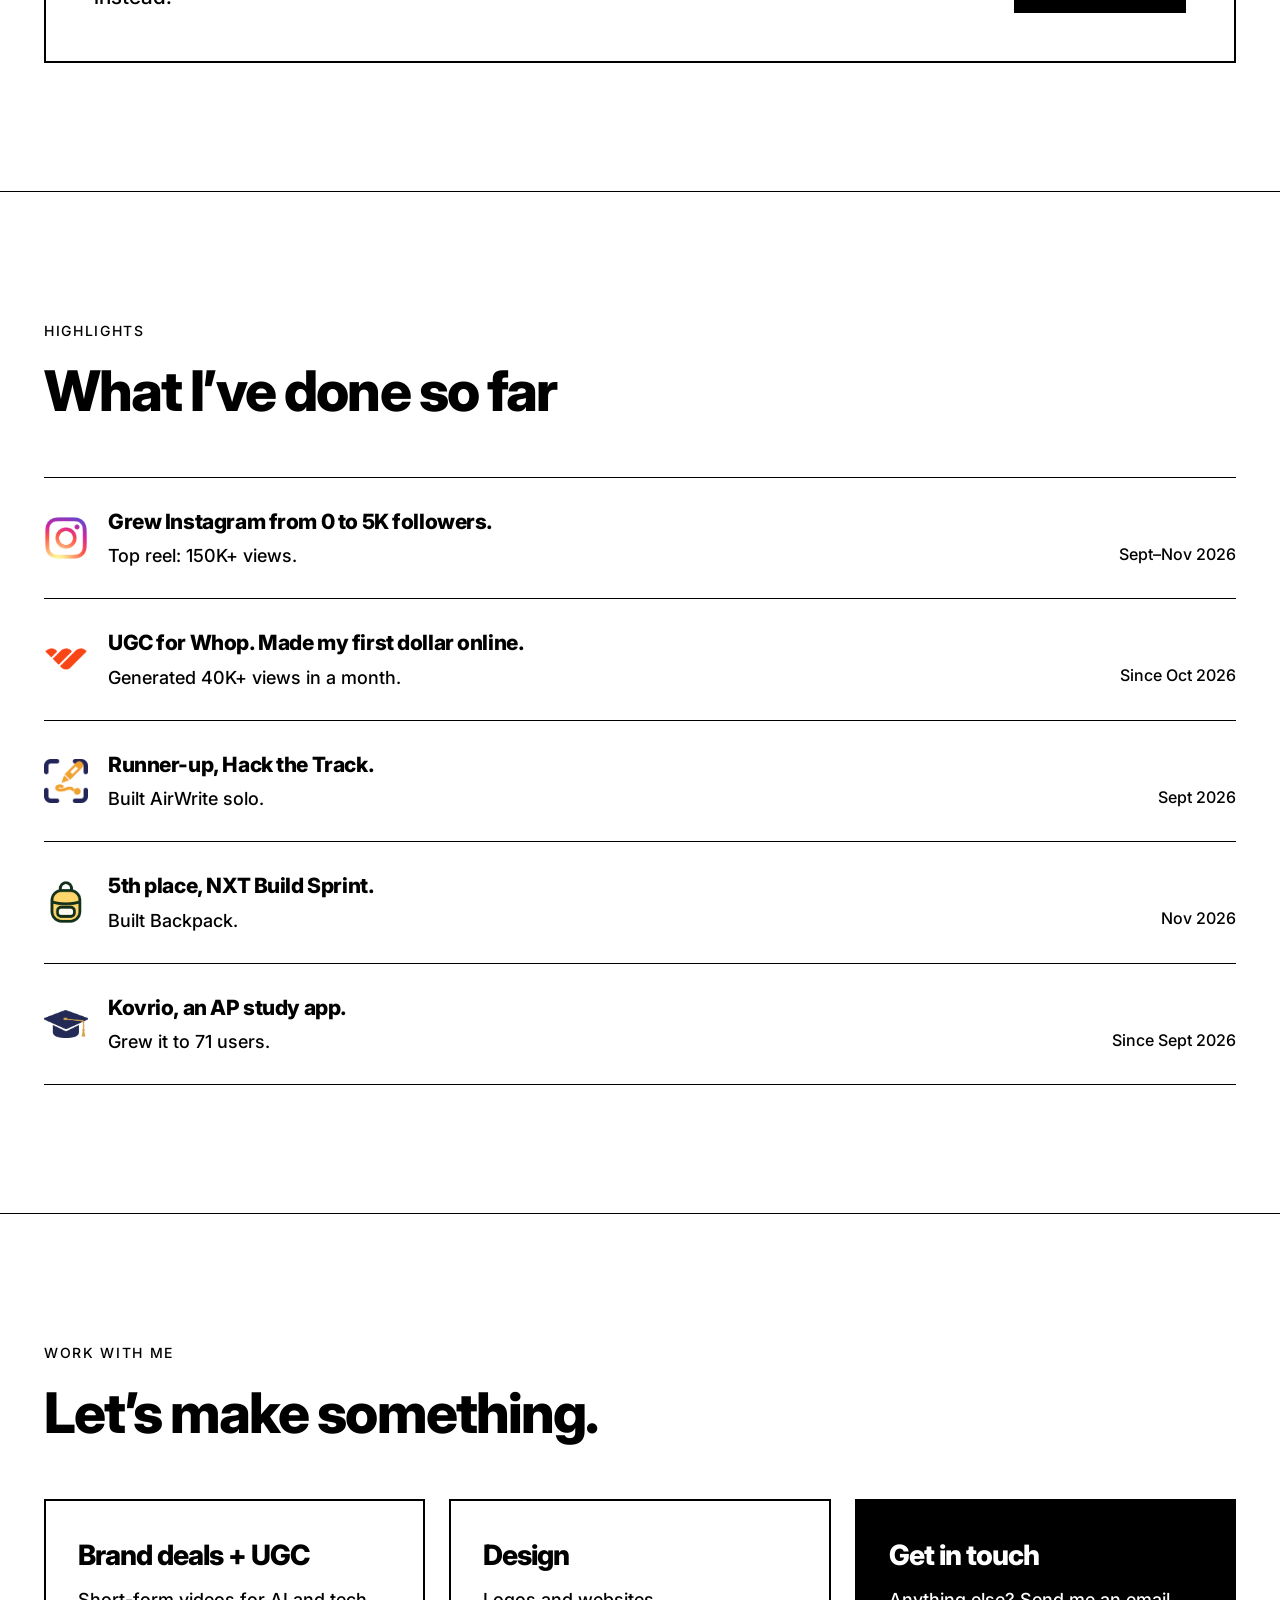
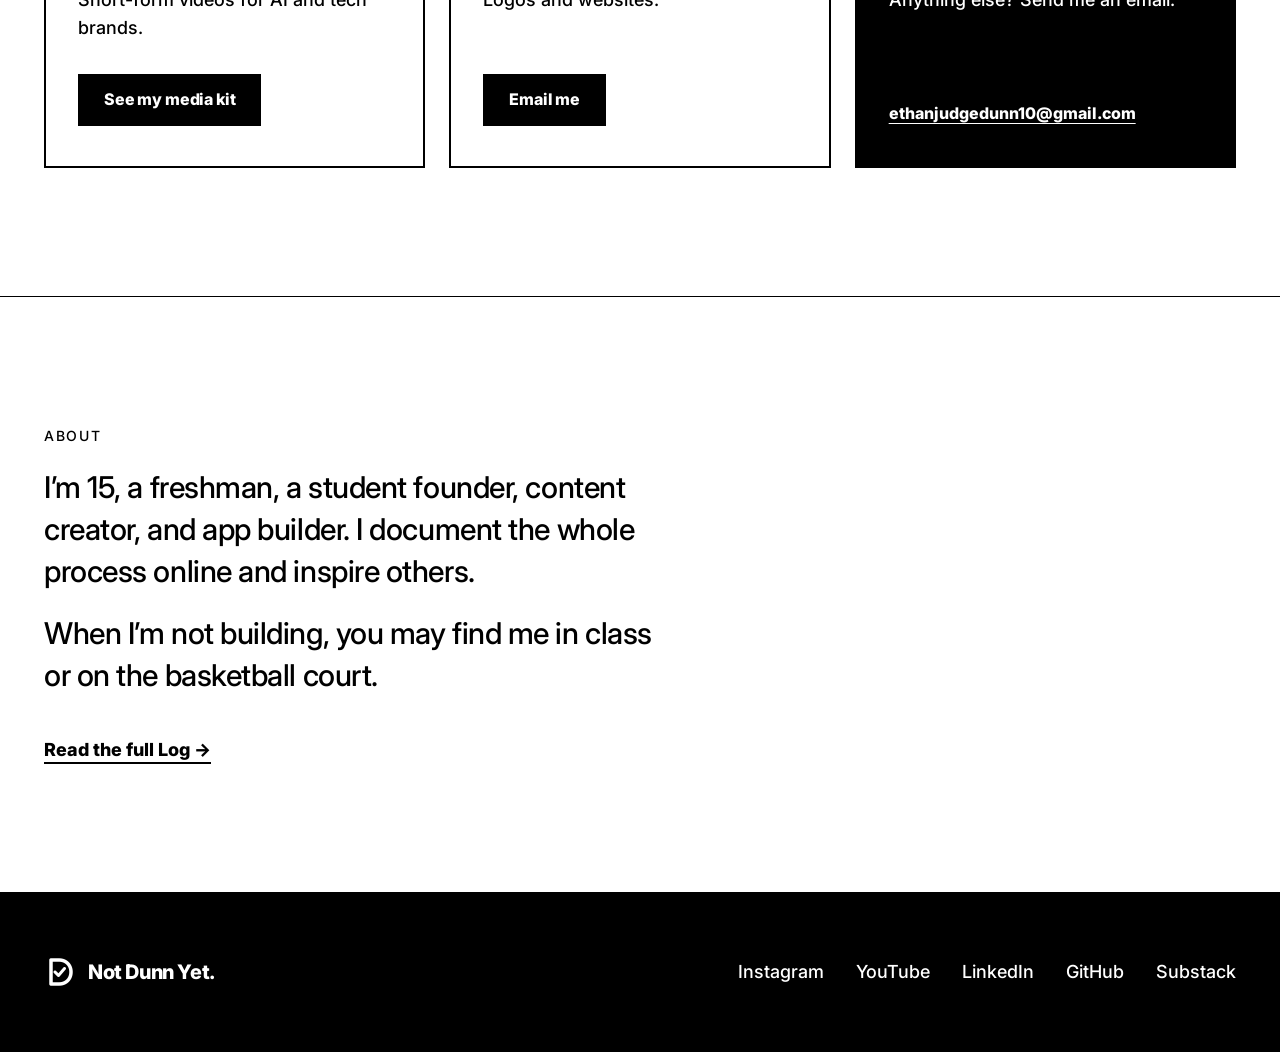
==== commit ed6a77dd: "Remove Summit Investigative Services from portfolio Co-Authored-By: Claude Opus 5.5 <noreply@anthrop" ====
--- a/index.html
+++ b/index.html
@@ -140,16 +140,6 @@
             </div>
             <time datetime="2026-09">Since Sept 2026</time>
           </li>
-          <li>
-            <div class="hl-main">
-              <span class="icon-box"><img src="img/icons/summit-icon.png" alt=""></span>
-              <div>
-                <span class="hl-title">Logo design for Summit Investigative Services.</span>
-                <span class="hl-detail">A firm run by retired FBI agents.</span>
-              </div>
-            </div>
-            <time datetime="2026-09">Sept 2026</time>
-          </li>
         </ul>
       </div>
     </section>
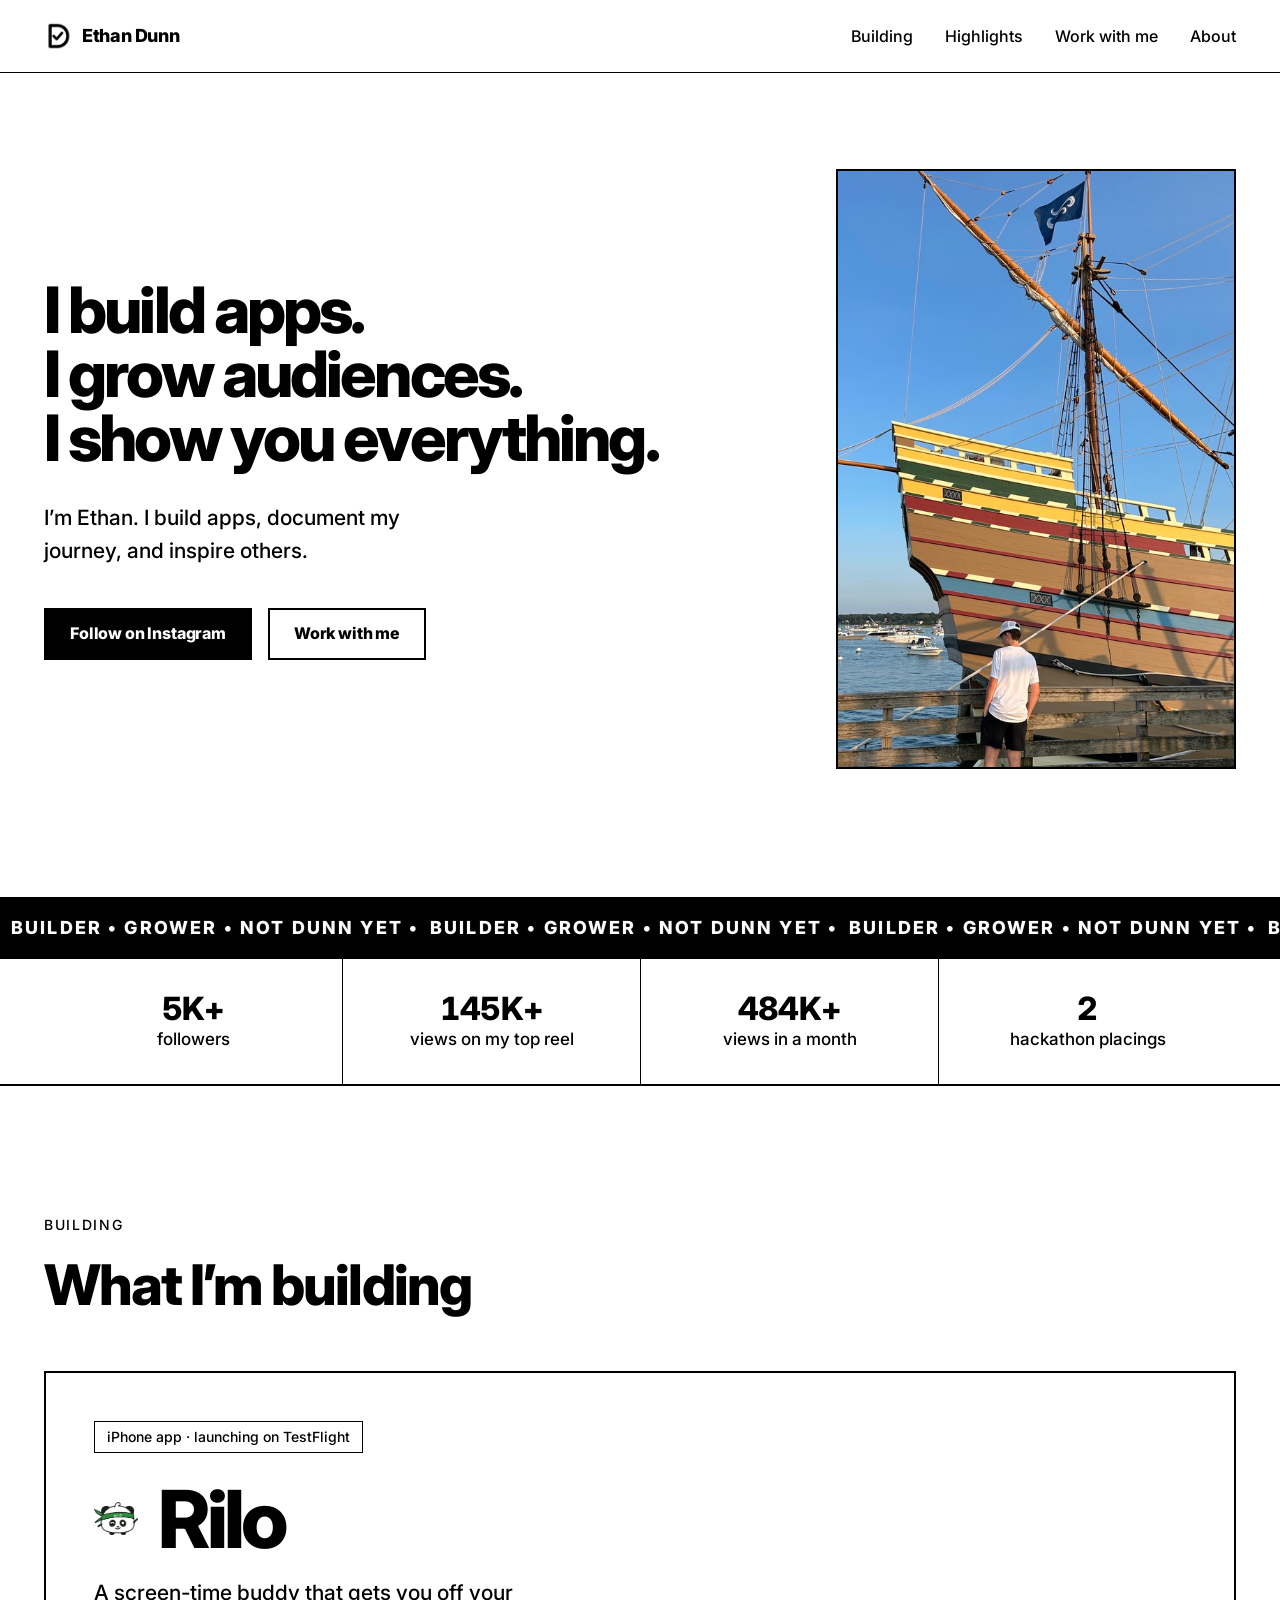
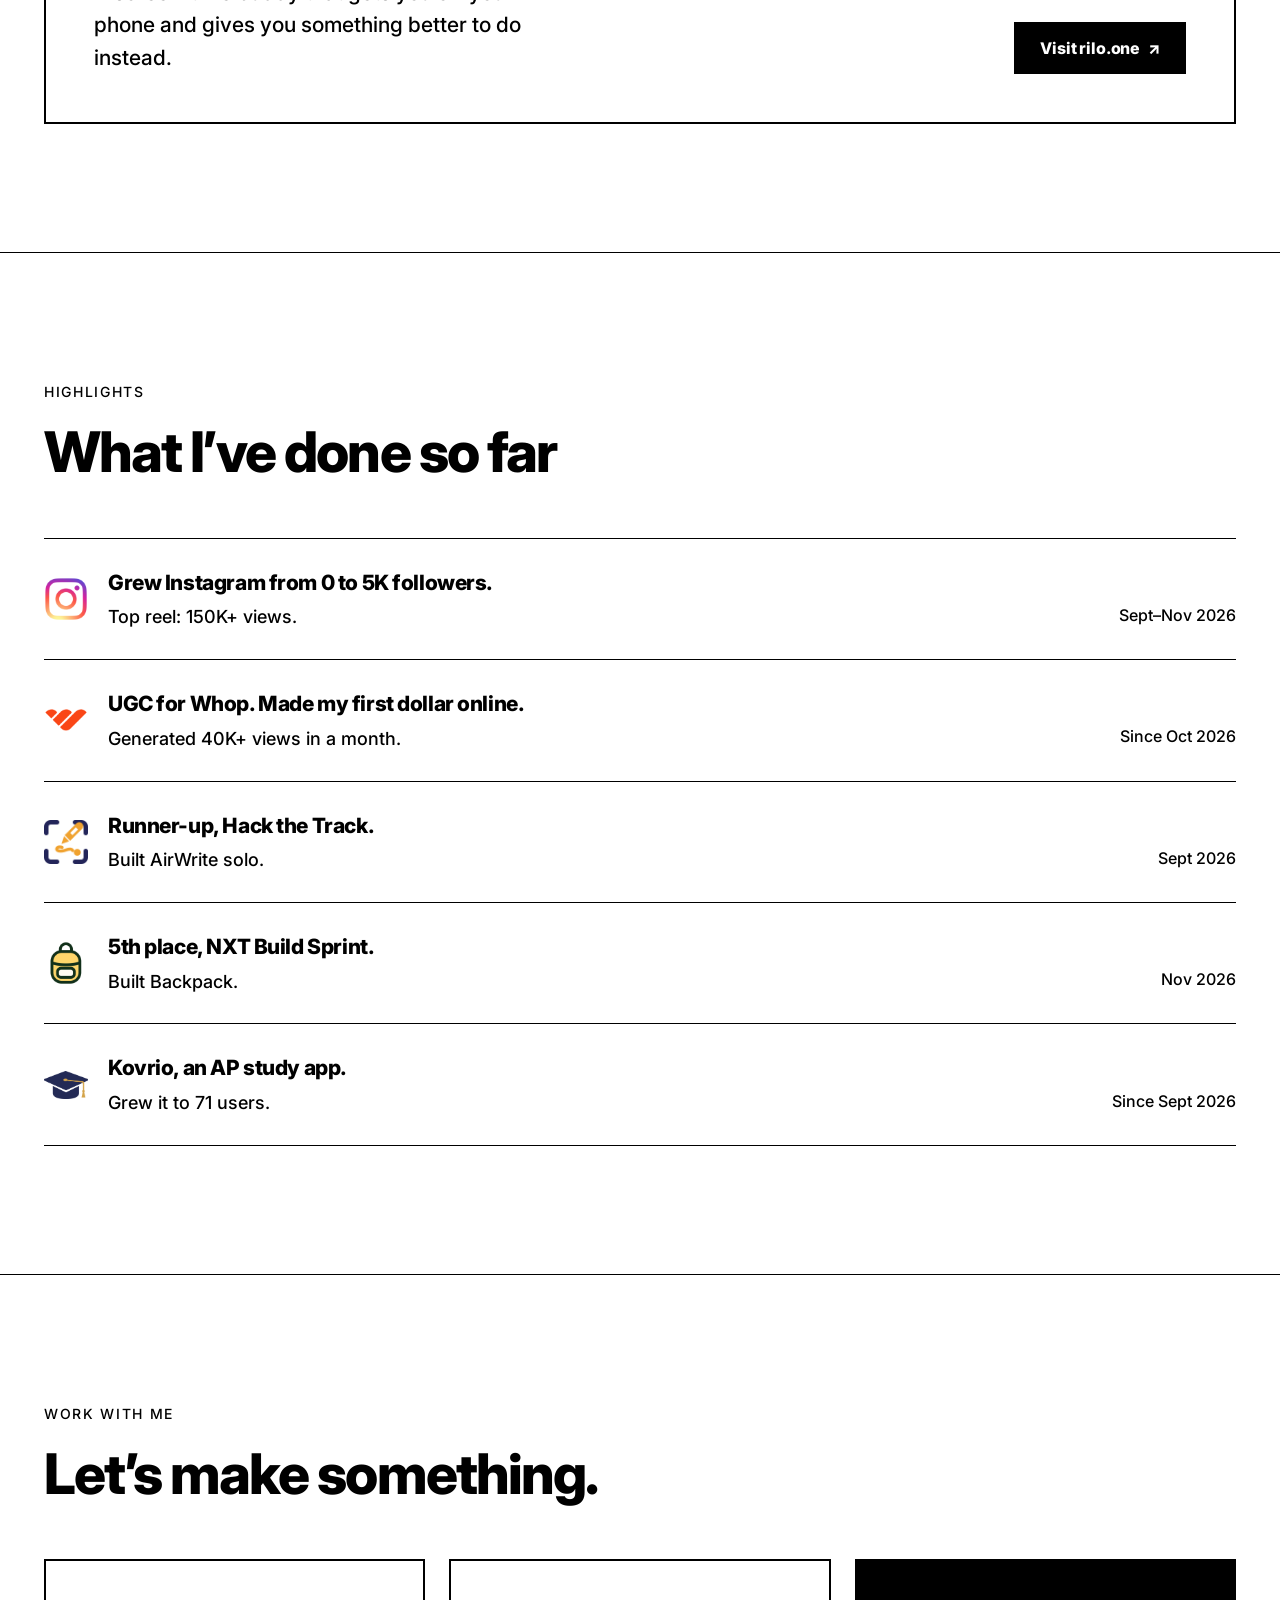
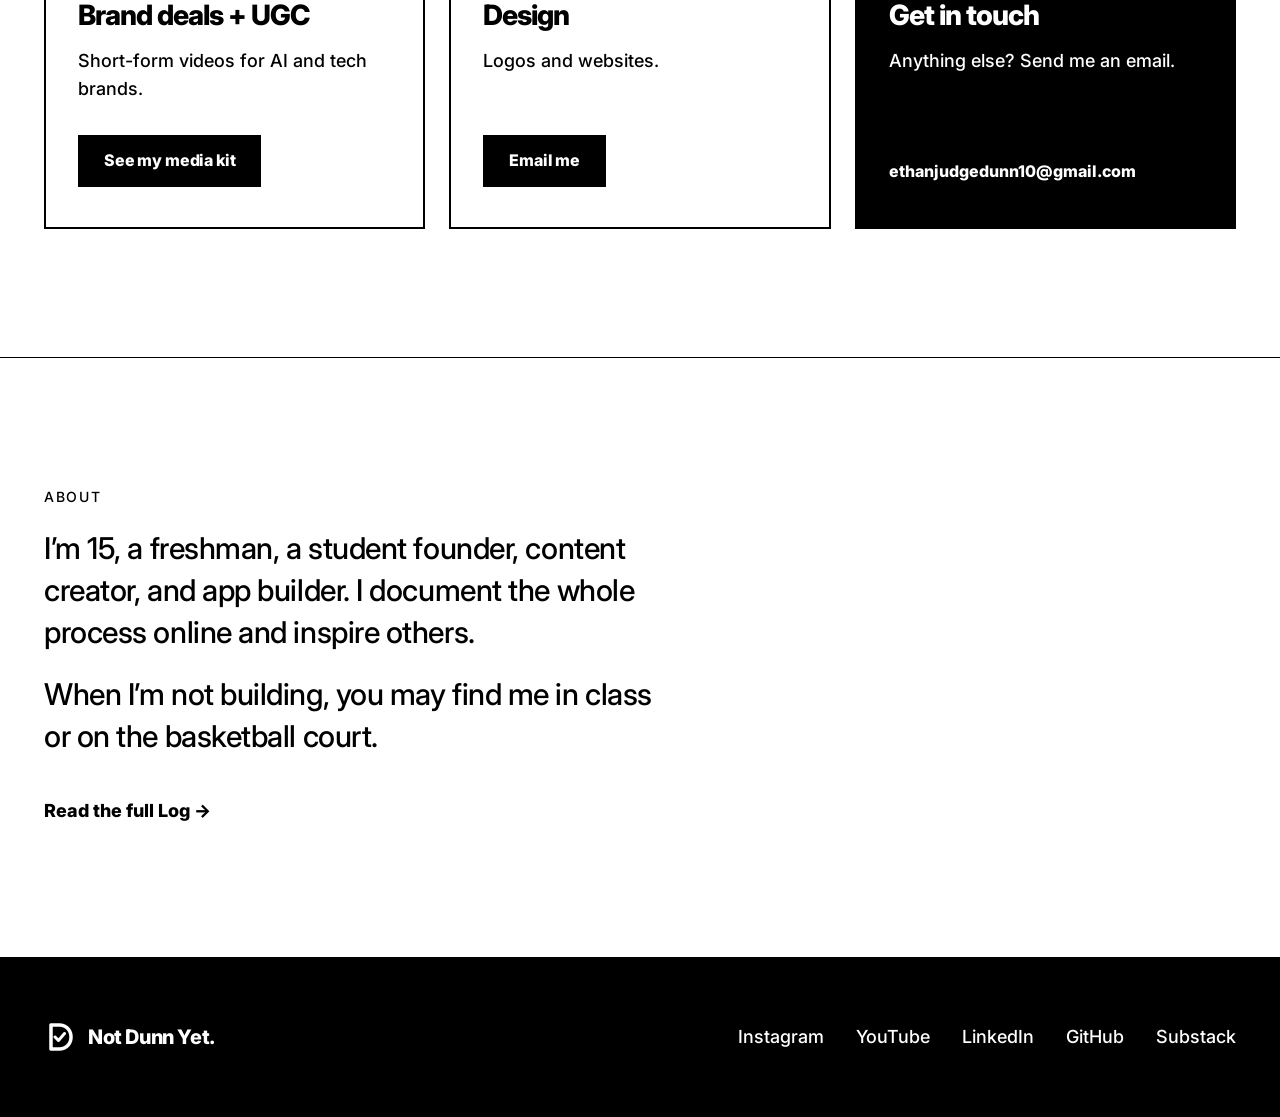
==== commit 4aa3bea6: "Add subtle scroll and load animations with Motion Sections fade in piece by piece and rise 20px as t" ====
--- a/index.html
+++ b/index.html
@@ -14,6 +14,17 @@
   <link rel="shortcut icon" href="favicon.ico?v=6">
   <link rel="apple-touch-icon" href="assets/apple-touch-icon.png?v=6">
   <link rel="stylesheet" href="styles.css">
+  <script>
+    /* Motion on unless the visitor asked for less. If motion.js never runs
+       (blocked, offline), drop the class so nothing stays hidden. */
+    (function () {
+      if (window.matchMedia('(prefers-reduced-motion: reduce)').matches) return;
+      var d = document.documentElement;
+      d.classList.add('motion');
+      setTimeout(function () { if (!window.__motion) d.classList.remove('motion'); }, 2500);
+    })();
+  </script>
+  <link rel="modulepreload" href="assets/js/motion-mini-11.18.2.js">
 </head>
 <body>
   <a class="skip" href="#main">Skip to content</a>
@@ -57,6 +68,12 @@
         </figure>
       </div>
     </section>
+
+    <!-- 2b. Marquee -->
+    <div class="marquee">
+      <p class="sr-only">Builder. Grower. Not Dunn Yet.</p>
+      <div class="marquee-track" aria-hidden="true"><span class="marquee-group"><span>BUILDER &bull; GROWER &bull; NOT DUNN YET &bull;</span><span>BUILDER &bull; GROWER &bull; NOT DUNN YET &bull;</span><span>BUILDER &bull; GROWER &bull; NOT DUNN YET &bull;</span><span>BUILDER &bull; GROWER &bull; NOT DUNN YET &bull;</span><span>BUILDER &bull; GROWER &bull; NOT DUNN YET &bull;</span><span>BUILDER &bull; GROWER &bull; NOT DUNN YET &bull;</span></span><span class="marquee-group"><span>BUILDER &bull; GROWER &bull; NOT DUNN YET &bull;</span><span>BUILDER &bull; GROWER &bull; NOT DUNN YET &bull;</span><span>BUILDER &bull; GROWER &bull; NOT DUNN YET &bull;</span><span>BUILDER &bull; GROWER &bull; NOT DUNN YET &bull;</span><span>BUILDER &bull; GROWER &bull; NOT DUNN YET &bull;</span><span>BUILDER &bull; GROWER &bull; NOT DUNN YET &bull;</span></span></div>
+    </div>
 
     <!-- 3. Proof bar -->
     <section class="proof" aria-label="By the numbers">
@@ -199,5 +216,6 @@
   </footer>
 
   <script src="script.js"></script>
+  <script type="module" src="motion.js"></script>
 </body>
 </html>
--- a/styles.css
+++ b/styles.css
@@ -90,13 +90,10 @@
 
 .nav { display: flex; gap: 32px; }
 .nav a {
-  text-decoration: none;
   font-size: 16px;
   padding: 6px 0;
-  border-bottom: 2px solid transparent;
-}
-.nav a:hover,
-.nav a[aria-current="page"] { border-bottom-color: var(--black); }
+}
+.nav a[aria-current="page"] { background-size: 100% 2px; }
 
 .nav-toggle {
   display: none;
@@ -199,7 +196,7 @@
   border-left: 1px solid var(--black);
 }
 .proof li:first-child { border-left: 0; }
-.proof strong { display: block; font-weight: 800; font-size: 32px; letter-spacing: -0.03em; line-height: 1.1; }
+.proof strong { font-variant-numeric: tabular-nums; display: block; font-weight: 800; font-size: 32px; letter-spacing: -0.03em; line-height: 1.1; }
 
 /* ---------- Building ---------- */
 .card {
@@ -256,7 +253,7 @@
   font-weight: 800;
   font-size: 16px;
   overflow-wrap: anywhere;
-  text-underline-offset: 4px;
+  padding-bottom: 3px;
 }
 
 /* ---------- About (short) ---------- */
@@ -266,8 +263,7 @@
   display: inline-block;
   margin-top: 40px;
   font-weight: 800;
-  text-underline-offset: 6px;
-  text-decoration-thickness: 2px;
+  padding-bottom: 4px;
 }
 
 /* ---------- About page ---------- */
@@ -305,8 +301,97 @@
 .footer-brand { display: inline-flex; align-items: center; gap: 12px; font-weight: 800; font-size: 20px; letter-spacing: -0.02em; }
 .footer-brand img { width: 32px; height: 32px; }
 .footer-links { list-style: none; margin: 0; padding: 0; display: flex; gap: 32px; flex-wrap: wrap; }
-.footer-links a { text-decoration: none; border-bottom: 2px solid transparent; padding: 4px 0; }
-.footer-links a:hover { border-bottom-color: var(--white); }
+.footer-links a { padding: 4px 0; }
+
+/* ---------- Motion ---------- */
+.sr-only {
+  position: absolute;
+  width: 1px; height: 1px;
+  padding: 0; margin: -1px;
+  overflow: hidden;
+  clip: rect(0 0 0 0);
+  white-space: nowrap;
+  border: 0;
+}
+
+/* Hidden until motion.js plays them in. Only applies with the "motion"
+   class, which reduced-motion visitors (and failed loads) never keep. */
+.motion .hero h1 span,
+.motion .hero-sub,
+.motion .hero-actions,
+.motion .hero-photo,
+.motion .marquee,
+.motion .about-body,
+.motion .about-hero h1,
+.motion .site-header,
+.motion .section-label,
+.motion .section-title,
+.motion .card,
+.motion .highlights li,
+.motion .about-short p,
+.motion .text-link,
+.motion .proof li,
+.motion .log li,
+.motion .site-footer .wrap > * { opacity: 0; }
+.motion .is-in { opacity: 1 !important; }
+
+/* Sliding underline: grows from the left on hover / keyboard focus */
+.nav a,
+.footer-links a,
+.text-link,
+.mail-link {
+  text-decoration: none;
+  background-image: linear-gradient(currentColor, currentColor);
+  background-repeat: no-repeat;
+  background-position: 0 100%;
+  background-size: 0 2px;
+  transition: background-size 0.3s cubic-bezier(0.22, 1, 0.36, 1);
+}
+.nav a:hover, .nav a:focus-visible,
+.footer-links a:hover, .footer-links a:focus-visible,
+.text-link:hover, .text-link:focus-visible,
+.mail-link:hover, .mail-link:focus-visible { background-size: 100% 2px; }
+
+/* Cards lift, their image scales. Real pointers only, so taps on a phone
+   never leave a card stuck up. */
+@media (hover: hover) and (prefers-reduced-motion: no-preference) {
+  .card {
+    transition: transform 0.3s cubic-bezier(0.22, 1, 0.36, 1), box-shadow 0.3s cubic-bezier(0.22, 1, 0.36, 1);
+  }
+  .card:hover { transform: translateY(-4px); box-shadow: 0 4px 0 var(--black); }
+  .card img { transition: transform 0.3s cubic-bezier(0.22, 1, 0.36, 1); }
+  .card:hover img { transform: scale(1.03); }
+}
+
+/* Marquee strip under the hero */
+.marquee {
+  overflow: hidden;
+  background: var(--black);
+  color: var(--white);
+  border-top: 1px solid var(--black);
+}
+.marquee-track {
+  display: flex;
+  width: max-content;
+  animation: marquee 50s linear infinite;
+  will-change: transform;
+}
+.marquee.is-paused .marquee-track { animation-play-state: paused; }
+.marquee-group { display: flex; flex: none; }
+.marquee-group span {
+  padding: 16px 0 16px 0.6em;
+  font-weight: 800;
+  font-size: 18px;
+  letter-spacing: 0.12em;
+  white-space: nowrap;
+}
+@keyframes marquee {
+  from { transform: translateX(0); }
+  to { transform: translateX(-50%); }
+}
+@media (prefers-reduced-motion: reduce) {
+  .marquee-track { animation: none; }
+}
 
 /* ---------- Tablet ---------- */
 @media (max-width: 960px) {
@@ -335,7 +420,7 @@
     border-bottom: 1px solid var(--black);
   }
   .nav.is-open { display: flex; }
-  .nav a { padding: 18px 16px; border-bottom: 1px solid var(--black); border-top: 0; }
+  .nav a { padding: 18px 16px; border-bottom: 1px solid var(--black); border-top: 0; background: none; }
   .nav a:last-child { border-bottom: 0; }
   .nav a:hover,
   .nav a[aria-current="page"] { border-bottom-color: var(--black); text-decoration: underline; }
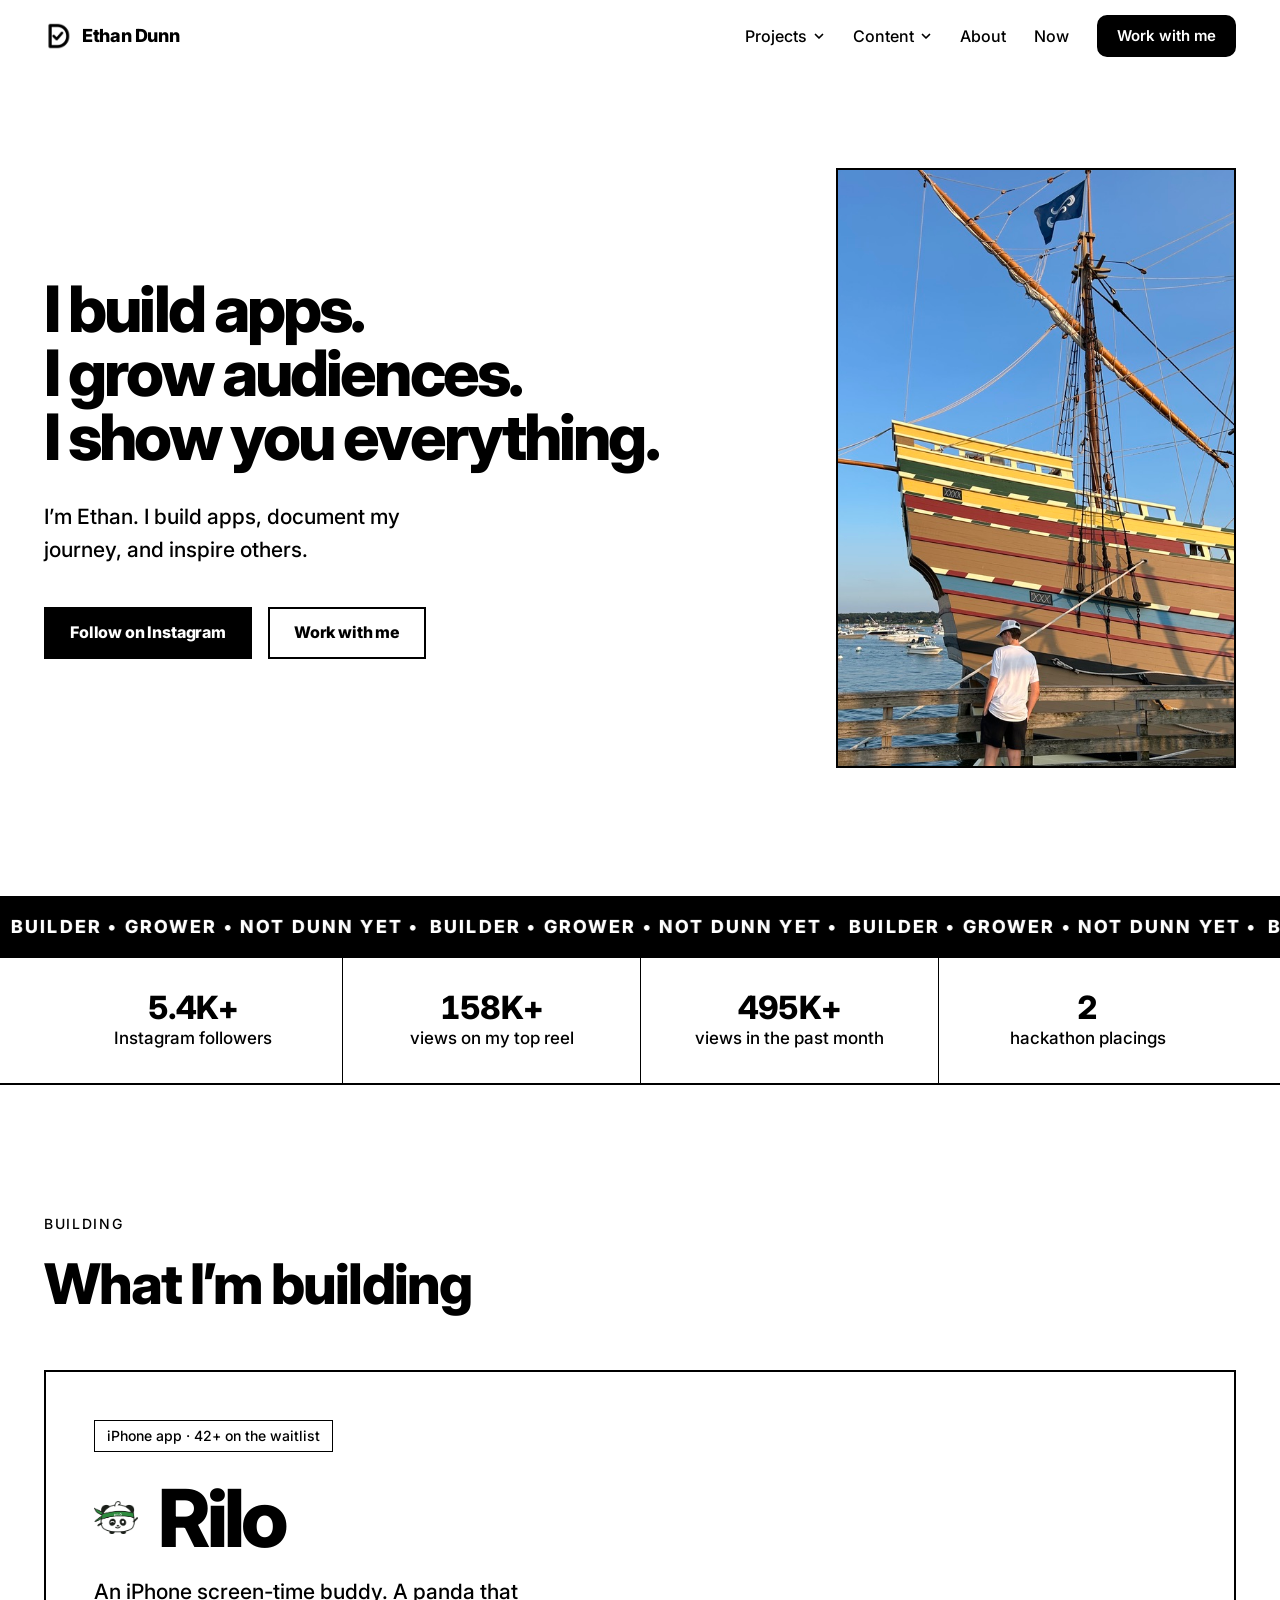
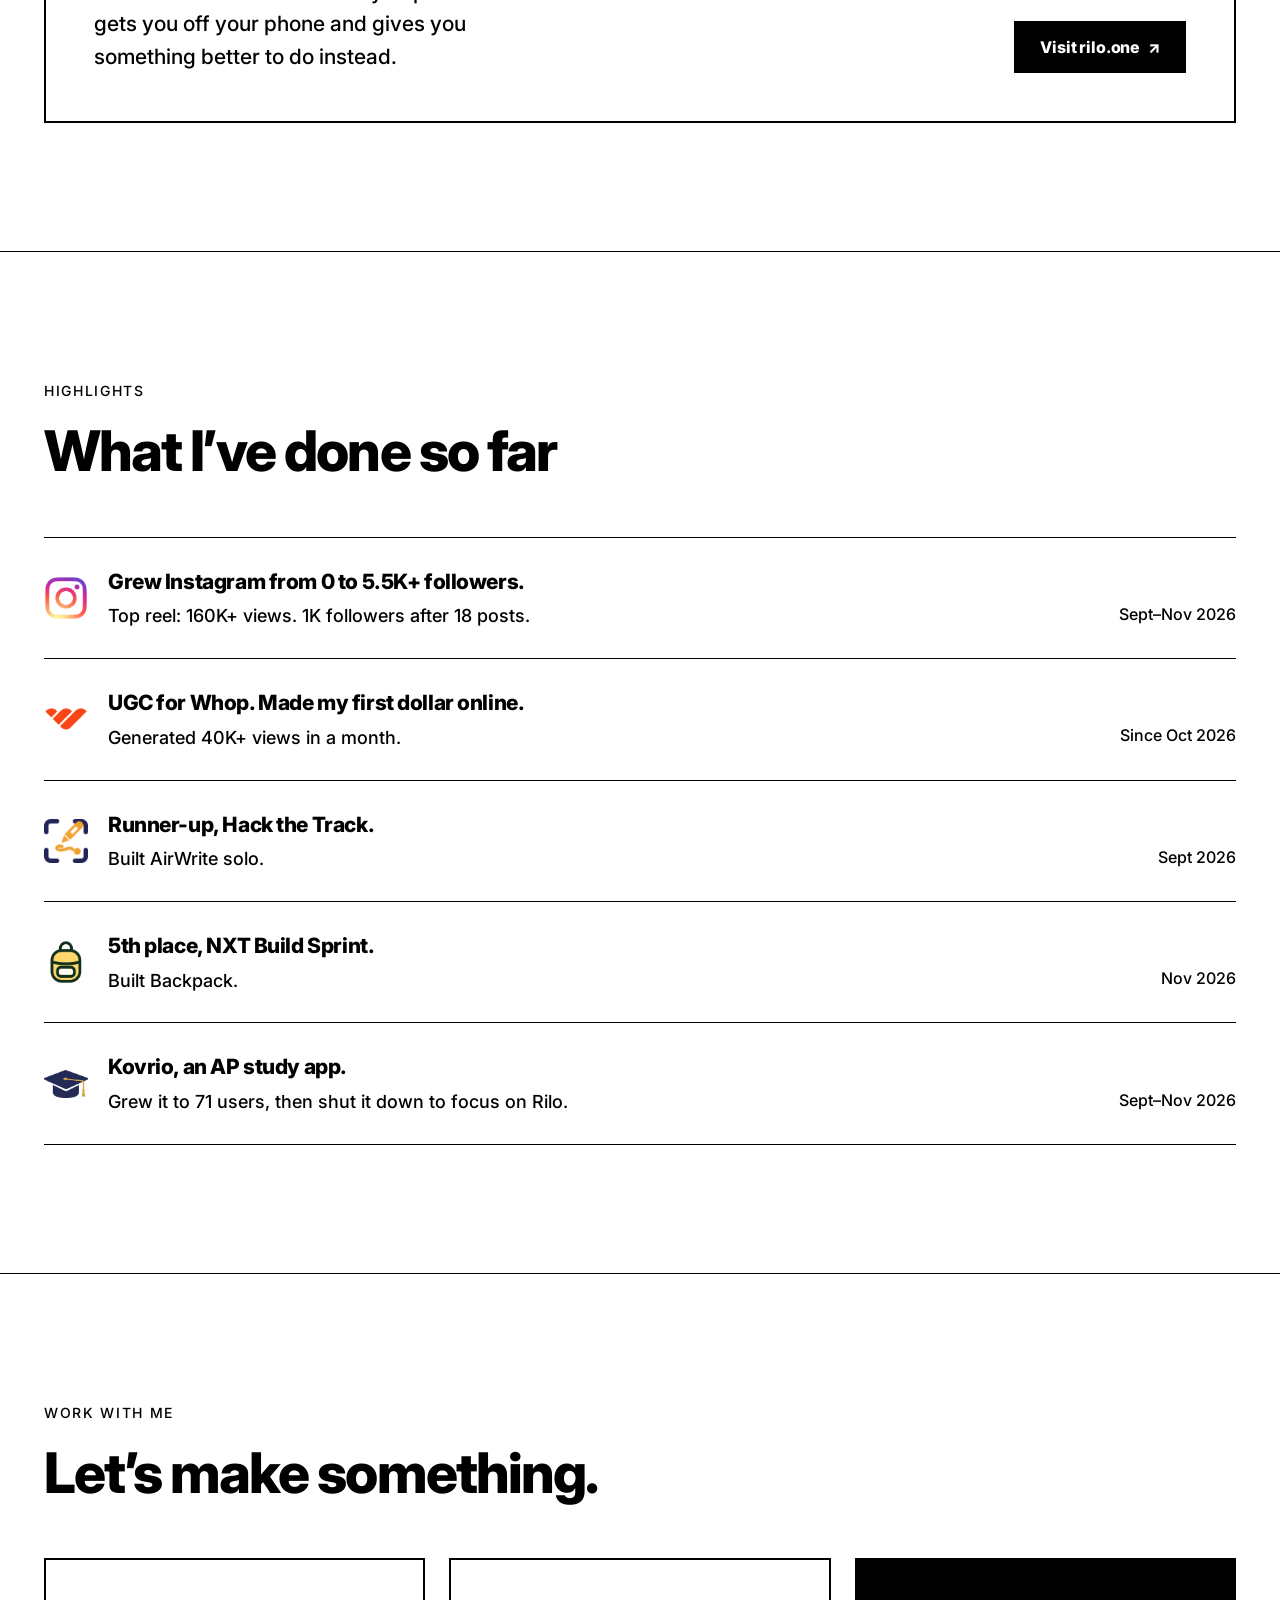
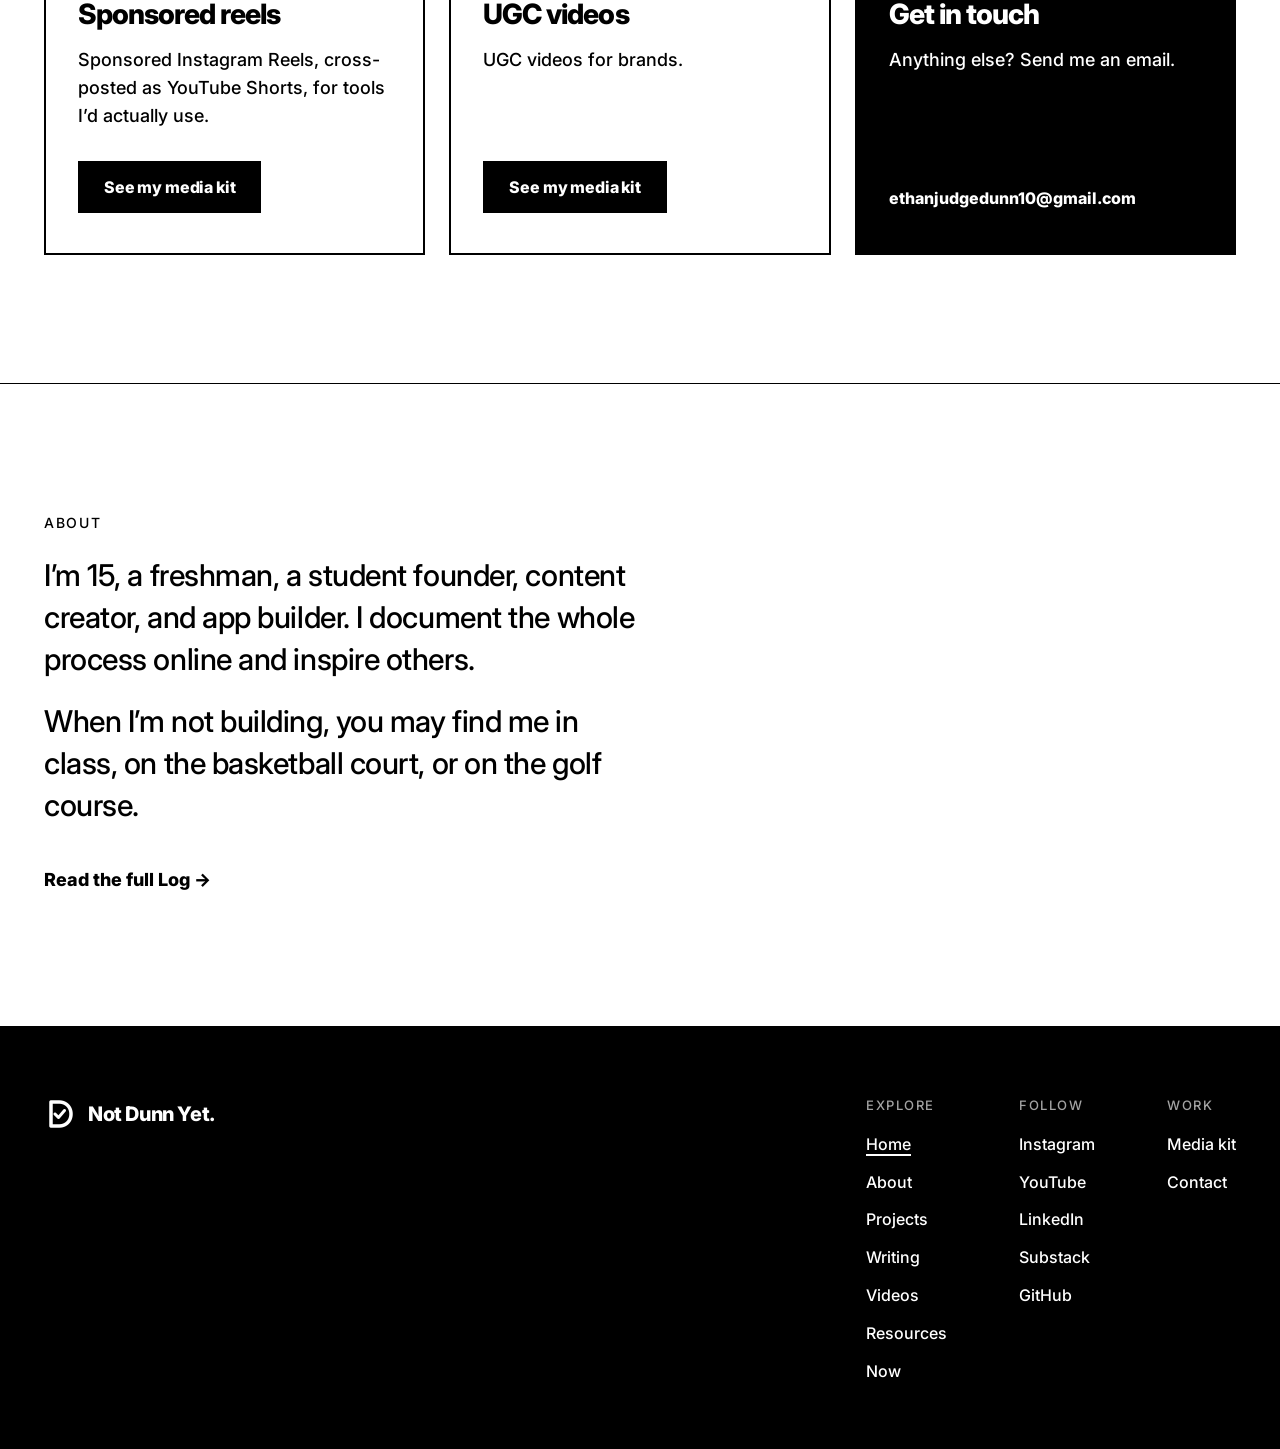
==== commit b7756e8c: "Redesign nav and build out every inner page - New sticky nav with Projects/Content dropdowns, phone " ====
--- a/index.html
+++ b/index.html
@@ -8,7 +8,7 @@
   <meta name="theme-color" content="#FFFFFF">
   <link rel="preconnect" href="https://fonts.googleapis.com">
   <link rel="preconnect" href="https://fonts.gstatic.com" crossorigin>
-  <link href="https://fonts.googleapis.com/css2?family=Inter:wght@500;800&display=swap" rel="stylesheet">
+  <link href="https://fonts.googleapis.com/css2?family=Inter:wght@500;600;800&display=swap" rel="stylesheet">
   <link rel="icon" type="image/png" sizes="32x32" href="assets/favicon-32.png?v=6">
   <link rel="icon" type="image/png" sizes="256x256" href="assets/favicon.png?v=6">
   <link rel="shortcut icon" href="favicon.ico?v=6">
@@ -29,22 +29,52 @@
 <body>
   <a class="skip" href="#main">Skip to content</a>
 
-  <!-- 1. Header -->
-  <header class="site-header">
-    <div class="wrap">
-      <a href="index.html" class="brand">
-        <img src="assets/logo-mark-black.png" alt="" width="28" height="28">
-        Ethan Dunn
-      </a>
-      <button class="nav-toggle" type="button" aria-expanded="false" aria-controls="nav">Menu</button>
-      <nav class="nav" id="nav" aria-label="Main">
-        <a href="#building">Building</a>
-        <a href="#highlights">Highlights</a>
-        <a href="#work-with-me">Work with me</a>
-        <a href="about.html">About</a>
-      </nav>
-    </div>
-  </header>
+<!-- layout:header -->
+<header class="site-header">
+  <div class="wrap header-inner">
+    <a href="/" class="brand" aria-label="Ethan Dunn, home">
+      <img src="/assets/logo-mark-black.png" alt="" width="28" height="28">
+      <span class="brand-name">Ethan Dunn</span>
+    </a>
+    <button class="menu-toggle" type="button" aria-expanded="false" aria-controls="site-nav" aria-label="Open menu">
+      <span class="menu-icon" aria-hidden="true"><span></span><span></span><span></span></span>
+    </button>
+    <nav class="site-nav" id="site-nav" aria-label="Main">
+      <ul class="nav-list">
+        <li class="nav-item nav-home"><a class="nav-link" href="/" aria-current="page"><span class="nav-label">Home</span></a></li>
+        <li class="nav-item has-dropdown">
+          <button class="nav-trigger" type="button" aria-expanded="false" aria-controls="dd-projects">
+            <span class="nav-label">Projects</span><svg class="chevron" width="12" height="12" viewBox="0 0 12 12" aria-hidden="true" focusable="false"><path d="M2.5 4.5 6 8l3.5-3.5" fill="none" stroke="currentColor" stroke-width="1.75" stroke-linecap="round" stroke-linejoin="round"/></svg>
+          </button>
+          <div class="dropdown" id="dd-projects">
+            <ul>
+            <li><a href="/projects/rilo/"><span class="dd-title">Rilo</span><span class="dd-desc">Screen-time buddy for iPhone</span></a></li>
+            <li><a href="/projects/airwrite/"><span class="dd-title">AirWrite</span><span class="dd-desc">Runner-up at Hack the Track</span></a></li>
+            <li><a href="/projects/backpack/"><span class="dd-title">Backpack</span><span class="dd-desc">5th place at NXT Build Sprint</span></a></li>
+            <li><a href="/projects/kovrio/"><span class="dd-title">Kovrio</span><span class="dd-desc">AP study app with 71 users</span></a></li>
+            </ul>
+          </div>
+        </li>
+        <li class="nav-item has-dropdown">
+          <button class="nav-trigger" type="button" aria-expanded="false" aria-controls="dd-content">
+            <span class="nav-label">Content</span><svg class="chevron" width="12" height="12" viewBox="0 0 12 12" aria-hidden="true" focusable="false"><path d="M2.5 4.5 6 8l3.5-3.5" fill="none" stroke="currentColor" stroke-width="1.75" stroke-linecap="round" stroke-linejoin="round"/></svg>
+          </button>
+          <div class="dropdown" id="dd-content">
+            <ul>
+            <li><a href="/videos/"><span class="dd-title">Videos</span><span class="dd-desc">Reels and YouTube</span></a></li>
+            <li><a href="/writing/"><span class="dd-title">Writing</span><span class="dd-desc">Essays on Substack</span></a></li>
+            <li><a href="/resources/"><span class="dd-title">Resources</span><span class="dd-desc">Free guides, like Learn to Build Software with AI in 21 Days</span></a></li>
+            </ul>
+          </div>
+        </li>
+        <li class="nav-item"><a class="nav-link" href="/about/"><span class="nav-label">About</span></a></li>
+        <li class="nav-item"><a class="nav-link" href="/now/"><span class="nav-label">Now</span></a></li>
+        <li class="nav-item nav-cta-item"><a class="nav-cta" href="/work-with-me/">Work with me</a></li>
+      </ul>
+    </nav>
+  </div>
+</header>
+<!-- /layout:header -->
 
   <main id="main">
 
@@ -59,7 +89,7 @@
           </h1>
           <p class="hero-sub">I&rsquo;m Ethan. I build apps, document my journey, and inspire others.</p>
           <div class="hero-actions">
-            <a class="btn" href="https://www.instagram.com/ethandunnofficial/" target="_blank" rel="noopener">Follow on Instagram</a>
+            <a class="btn" href="https://instagram.com/ethan.j.dunn" target="_blank" rel="noopener">Follow on Instagram</a>
             <a class="btn btn--ghost" href="#work-with-me">Work with me</a>
           </div>
         </div>
@@ -78,9 +108,9 @@
     <!-- 3. Proof bar -->
     <section class="proof" aria-label="By the numbers">
       <ul class="wrap">
-        <li><strong>5K+</strong> followers</li>
-        <li><strong>150K+</strong> views on my top reel</li>
-        <li><strong>500K+</strong> views in a month</li>
+        <li><strong>5.5K+</strong> Instagram followers</li>
+        <li><strong>160K+</strong> views on my top reel</li>
+        <li><strong>500K+</strong> views in the past month</li>
         <li><strong>2</strong> hackathon placings</li>
       </ul>
     </section>
@@ -92,9 +122,9 @@
         <h2 class="section-title" id="building-title">What I&rsquo;m building</h2>
         <article class="card build-card">
           <div>
-            <span class="card-label">iPhone app &middot; launching on TestFlight</span>
+            <span class="card-label">iPhone app &middot; 42+ on the waitlist</span>
             <h3 class="title-with-icon"><span class="icon-box"><img src="img/icons/rilo-icon.png" alt=""></span>Rilo</h3>
-            <p>A screen-time buddy that gets you off your phone and gives you something better to do instead.</p>
+            <p>An iPhone screen-time buddy. A panda that gets you off your phone and gives you something better to do instead.</p>
           </div>
           <a class="btn" href="https://rilo.one" target="_blank" rel="noopener">Visit rilo.one <span aria-hidden="true">&#8599;</span></a>
         </article>
@@ -111,8 +141,8 @@
             <div class="hl-main">
               <span class="icon-box"><img src="img/icons/instagram-icon.png" alt=""></span>
               <div>
-                <span class="hl-title">Grew Instagram from 0 to 5K followers.</span>
-                <span class="hl-detail">Top reel: 150K+ views.</span>
+                <span class="hl-title">Grew Instagram from 0 to 5.5K+ followers.</span>
+                <span class="hl-detail">Top reel: 160K+ views. 1K followers after 18 posts.</span>
               </div>
             </div>
             <time>Sept&ndash;Nov 2026</time>
@@ -122,6 +152,7 @@
               <span class="icon-box"><img src="img/icons/whop-icon.png" alt="" onerror="this.remove()"></span>
               <div>
                 <span class="hl-title">UGC for Whop. Made my first dollar online.</span>
+                <!-- TODO: "40K+ views in a month" for Whop UGC isn't in the Nov 23 facts; confirm or remove -->
                 <span class="hl-detail">Generated 40K+ views in a month.</span>
               </div>
             </div>
@@ -152,10 +183,10 @@
               <span class="icon-box"><img src="img/icons/kovrio-icon.png" alt=""></span>
               <div>
                 <span class="hl-title">Kovrio, an AP study app.</span>
-                <span class="hl-detail">Grew it to 71 users.</span>
-              </div>
-            </div>
-            <time datetime="2026-09">Since Sept 2026</time>
+                <span class="hl-detail">Grew it to 71 users, then shut it down to focus on Rilo.</span>
+              </div>
+            </div>
+            <time datetime="2026-11">Sept&ndash;Nov 2026</time>
           </li>
         </ul>
       </div>
@@ -168,14 +199,14 @@
         <h2 class="section-title" id="work-title">Let&rsquo;s make something.</h2>
         <div class="work-grid">
           <article class="card work-card">
-            <h3>Brand deals + UGC</h3>
-            <p>Short-form videos for AI and tech brands.</p>
+            <h3>Sponsored reels</h3>
+            <p>Sponsored Instagram Reels, cross-posted as YouTube Shorts, for tools I&rsquo;d actually use.</p>
             <a class="btn" href="https://beacons.ai/ethandunn/mediakit" target="_blank" rel="noopener">See my media kit</a>
           </article>
           <article class="card work-card">
-            <h3>Design</h3>
-            <p>Logos and websites.</p>
-            <a class="btn" href="mailto:ethanjudgedunn10@gmail.com?subject=Design%20project">Email me</a>
+            <h3>UGC videos</h3>
+            <p>UGC videos for brands.</p>
+            <a class="btn" href="https://beacons.ai/ethandunn/mediakit" target="_blank" rel="noopener">See my media kit</a>
           </article>
           <article class="card work-card work-card--dark">
             <h3>Get in touch</h3>
@@ -191,31 +222,56 @@
       <div class="wrap">
         <p class="section-label" id="about-title">About</p>
         <p>I&rsquo;m 15, a freshman, a student founder, content creator, and app builder. I document the whole process online and inspire others.</p>
-        <p>When I&rsquo;m not building, you may find me in class or on the basketball court.</p>
-        <a class="text-link" href="about.html#log">Read the full Log &rarr;</a>
+        <p>When I&rsquo;m not building, you may find me in class, on the basketball court, or on the golf course.</p>
+        <a class="text-link" href="/about/#log">Read the full Log &rarr;</a>
       </div>
     </section>
 
   </main>
 
-  <!-- 8. Footer -->
-  <footer class="site-footer">
-    <div class="wrap">
-      <span class="footer-brand">
-        <img src="assets/logo-mark-white.png" alt="" width="32" height="32">
-        Not Dunn Yet.
-      </span>
-      <ul class="footer-links">
-        <li><a href="https://www.instagram.com/ethandunnofficial/" target="_blank" rel="noopener">Instagram</a></li>
-        <li><a href="https://www.youtube.com/@ethanjdunn" target="_blank" rel="noopener">YouTube</a></li>
-        <li><a href="https://www.linkedin.com/in/ethanjdunn" target="_blank" rel="noopener">LinkedIn</a></li>
-        <li><a href="https://github.com/ethandunn10" target="_blank" rel="noopener">GitHub</a></li>
-        <li><a href="https://substack.com/@ethanjdunn" target="_blank" rel="noopener">Substack</a></li>
-      </ul>
-    </div>
-  </footer>
-
-  <script src="script.js"></script>
+<!-- layout:footer -->
+<footer class="site-footer">
+  <div class="wrap footer-inner">
+    <span class="footer-brand">
+      <img src="/assets/logo-mark-white.png" alt="" width="32" height="32">
+      Not Dunn Yet.
+    </span>
+    <nav class="footer-nav" aria-label="Footer">
+      <div class="footer-group">
+        <h2 class="footer-heading">Explore</h2>
+        <ul>
+          <li><a href="/" aria-current="page">Home</a></li>
+          <li><a href="/about/">About</a></li>
+          <li><a href="/projects/">Projects</a></li>
+          <li><a href="/writing/">Writing</a></li>
+          <li><a href="/videos/">Videos</a></li>
+          <li><a href="/resources/">Resources</a></li>
+          <li><a href="/now/">Now</a></li>
+        </ul>
+      </div>
+      <div class="footer-group">
+        <h2 class="footer-heading">Follow</h2>
+        <ul>
+          <li><a href="https://instagram.com/ethan.j.dunn" target="_blank" rel="noopener">Instagram</a></li>
+          <li><a href="https://youtube.com/@ethan_dunn" target="_blank" rel="noopener">YouTube</a></li>
+          <li><a href="https://www.linkedin.com/in/ethandunnofficial" target="_blank" rel="noopener">LinkedIn</a></li>
+          <li><a href="https://substack.com/@ethanjdunn" target="_blank" rel="noopener">Substack</a></li>
+          <li><a href="https://github.com/ethandunn10" target="_blank" rel="noopener">GitHub</a></li>
+        </ul>
+      </div>
+      <div class="footer-group">
+        <h2 class="footer-heading">Work</h2>
+        <ul>
+          <li><a href="https://beacons.ai/ethandunn/mediakit" target="_blank" rel="noopener">Media kit</a></li>
+          <li><a href="mailto:ethanjudgedunn10@gmail.com">Contact</a></li>
+        </ul>
+      </div>
+    </nav>
+  </div>
+</footer>
+<!-- /layout:footer -->
+
+  <script src="/nav.js"></script>
   <script type="module" src="motion.js"></script>
 </body>
 </html>
--- a/styles.css
+++ b/styles.css
@@ -5,6 +5,9 @@
   --pad: 24px;
   --max: 1240px;
   --section: 128px;
+  --line: #E6E6E6;   /* light gray: borders on the nav bar and dropdowns */
+  --muted: #666666;  /* gray: secondary text (5.7:1 on white) */
+  --header-h: 72px;
 }
 
 *,
@@ -63,19 +66,39 @@
 .skip:focus { left: 16px; top: 16px; }
 
 /* ---------- Header ---------- */
+/* Transparent at the top; white, thin border and blur once scrolled.
+   The fill lives on ::before so the header itself never gets a
+   backdrop-filter (that would trap the fixed phone menu inside it). */
 .site-header {
   position: sticky;
   top: 0;
   z-index: 50;
-  background: var(--white);
-  border-bottom: 1px solid var(--black);
-}
-.site-header .wrap {
+}
+.site-header::before {
+  content: "";
+  position: absolute;
+  inset: 0;
+  z-index: -1;
+  background: rgba(255, 255, 255, 0);
+  border-bottom: 1px solid transparent;
+  transition: background-color 0.2s, border-color 0.2s;
+  pointer-events: none;
+}
+.site-header.is-scrolled::before {
+  background: rgba(255, 255, 255, 0.85);
+  border-bottom-color: var(--line);
+  -webkit-backdrop-filter: saturate(180%) blur(12px);
+  backdrop-filter: saturate(180%) blur(12px);
+}
+.nav-open .site-header::before { background: var(--white); border-bottom-color: var(--line); }
+.scroll-sentinel { position: absolute; top: 0; left: 0; width: 1px; height: 8px; pointer-events: none; }
+
+.header-inner {
   display: flex;
   align-items: center;
   justify-content: space-between;
   gap: 24px;
-  min-height: 72px;
+  min-height: var(--header-h);
 }
 .brand {
   display: inline-flex;
@@ -87,23 +110,210 @@
   letter-spacing: -0.02em;
 }
 .brand img { width: 28px; height: 28px; }
-
-.nav { display: flex; gap: 32px; }
-.nav a {
+/* the logo is the way home: underline the name on hover so that reads */
+.brand-name {
+  text-decoration: underline 2px transparent;
+  text-underline-offset: 5px;
+  transition: text-decoration-color 0.2s;
+}
+.brand:hover .brand-name,
+.brand:focus-visible .brand-name { text-decoration-color: currentColor; }
+
+/* "Home" only in the phone menu; on desktop the logo does that job */
+@media (min-width: 768px) { .nav-home { display: none; } }
+
+/* ---------- Nav (desktop) ---------- */
+.menu-toggle { display: none; }
+.nav-list { list-style: none; margin: 0; padding: 0; display: flex; align-items: center; gap: 4px; }
+.nav-item { position: relative; }
+.nav-link,
+.nav-trigger {
+  display: inline-flex;
+  align-items: center;
+  gap: 6px;
+  padding: 10px 12px;
+  border: 0;
+  border-radius: 8px;
+  background: none;
+  color: var(--black);
+  font: inherit;
   font-size: 16px;
-  padding: 6px 0;
-}
-.nav a[aria-current="page"] { background-size: 100% 2px; }
-
-.nav-toggle {
-  display: none;
+  text-decoration: none;
+  cursor: pointer;
+}
+.nav-label { position: relative; }
+.nav-label::after {
+  content: "";
+  position: absolute;
+  left: 0;
+  right: 0;
+  bottom: -4px;
+  height: 2px;
+  background: currentColor;
+  transform: scaleX(0);
+  transform-origin: left;
+  transition: transform 0.25s cubic-bezier(0.22, 1, 0.36, 1);
+}
+.nav-link:hover .nav-label::after,
+.nav-link:focus-visible .nav-label::after,
+.nav-link[aria-current="page"] .nav-label::after,
+.nav-trigger.is-current .nav-label::after { transform: scaleX(1); }
+
+.chevron { flex: none; transition: transform 0.15s ease-out; }
+.nav-trigger[aria-expanded="true"] .chevron { transform: rotate(180deg); }
+
+.dropdown {
+  position: absolute;
+  top: calc(100% + 8px);
+  left: -8px;
+  width: 320px;
+  padding: 8px;
   background: var(--white);
+  border: 1px solid var(--line);
+  border-radius: 14px;
+  box-shadow: 0 12px 32px rgba(0, 0, 0, 0.08), 0 2px 6px rgba(0, 0, 0, 0.04);
+  opacity: 0;
+  visibility: hidden;
+  transform: translateY(-8px);
+  transition: opacity 0.15s ease-out, transform 0.15s ease-out, visibility 0s linear 0.15s;
+}
+/* bridge the 8px gap so moving the mouse down doesn't close it */
+.dropdown::before { content: ""; position: absolute; left: 0; right: 0; top: -10px; height: 10px; }
+.nav-trigger[aria-expanded="true"] + .dropdown {
+  opacity: 1;
+  visibility: visible;
+  transform: none;
+  transition: opacity 0.15s ease-out, transform 0.15s ease-out, visibility 0s;
+}
+.dropdown ul { list-style: none; margin: 0; padding: 0; }
+.dropdown a {
+  display: block;
+  padding: 10px 12px;
+  border-radius: 10px;
   color: var(--black);
-  border: 1px solid var(--black);
-  font: inherit;
+  text-decoration: none;
+}
+.dropdown a:hover,
+.dropdown a:focus-visible,
+.dropdown a[aria-current="page"] { background: #F4F4F4; }
+.dropdown a:focus-visible { outline-offset: -2px; }
+.dd-title { display: block; font-weight: 600; font-size: 15px; line-height: 1.3; }
+.dd-desc { display: block; margin-top: 2px; font-size: 13px; line-height: 1.4; color: var(--muted); }
+
+.nav-cta-item { margin-left: 12px; }
+.nav-cta {
+  display: inline-flex;
+  align-items: center;
+  justify-content: center;
+  min-height: 42px;
+  padding: 0 18px;
+  border: 2px solid var(--black);
+  border-radius: 10px;
+  background: var(--black);
+  color: var(--white);
+  font-weight: 600;
   font-size: 15px;
-  padding: 8px 14px;
-  cursor: pointer;
+  text-decoration: none;
+  transition: background 0.15s, color 0.15s;
+}
+.nav-cta:hover { background: var(--white); color: var(--black); }
+
+/* ---------- Nav (phone, under 768px) ---------- */
+@media (max-width: 767px) {
+  .menu-toggle {
+    display: inline-flex;
+    align-items: center;
+    justify-content: center;
+    width: 44px;
+    height: 44px;
+    margin-right: -10px;
+    padding: 0;
+    border: 0;
+    background: none;
+    color: var(--black);
+    cursor: pointer;
+  }
+  .menu-icon { position: relative; display: block; width: 22px; height: 14px; }
+  .menu-icon span {
+    position: absolute;
+    left: 0;
+    width: 100%;
+    height: 2px;
+    border-radius: 2px;
+    background: currentColor;
+    transition: transform 0.2s, opacity 0.2s, top 0.2s;
+  }
+  .menu-icon span:nth-child(1) { top: 0; }
+  .menu-icon span:nth-child(2) { top: 6px; }
+  .menu-icon span:nth-child(3) { top: 12px; }
+  .nav-open .menu-icon span:nth-child(1) { top: 6px; transform: rotate(45deg); }
+  .nav-open .menu-icon span:nth-child(2) { opacity: 0; }
+  .nav-open .menu-icon span:nth-child(3) { top: 6px; transform: rotate(-45deg); }
+
+  .site-nav {
+    position: fixed;
+    top: var(--header-h);
+    left: 0;
+    right: 0;
+    bottom: 0;
+    display: flex;
+    flex-direction: column;
+    padding: 8px var(--pad) calc(24px + env(safe-area-inset-bottom));
+    background: var(--white);
+    overflow-y: auto;
+    overscroll-behavior: contain;
+    opacity: 0;
+    visibility: hidden;
+    transition: opacity 0.15s ease-out, visibility 0s linear 0.15s;
+  }
+  .nav-open .site-nav { opacity: 1; visibility: visible; transition: opacity 0.15s ease-out, visibility 0s; }
+  html.nav-open,
+  html.nav-open body { overflow: hidden; }
+
+  .nav-list { flex: 1; flex-direction: column; align-items: stretch; gap: 0; }
+  .nav-item { border-bottom: 1px solid var(--line); }
+  .nav-link,
+  .nav-trigger {
+    width: 100%;
+    justify-content: space-between;
+    padding: 18px 0;
+    border-radius: 0;
+    font-size: 22px;
+    font-weight: 800;
+    letter-spacing: -0.02em;
+  }
+  .nav-label::after { display: none; }
+  .nav-link[aria-current="page"] .nav-label,
+  .nav-trigger.is-current .nav-label {
+    text-decoration: underline;
+    text-decoration-thickness: 2px;
+    text-underline-offset: 6px;
+  }
+  .chevron { width: 16px; height: 16px; }
+
+  /* dropdowns become tap-to-expand sections */
+  .dropdown,
+  .nav-trigger[aria-expanded="true"] + .dropdown {
+    position: static;
+    display: none;
+    width: auto;
+    padding: 0 0 12px;
+    border: 0;
+    border-radius: 0;
+    box-shadow: none;
+    opacity: 1;
+    visibility: visible;
+    transform: none;
+    transition: none;
+  }
+  .nav-trigger[aria-expanded="true"] + .dropdown { display: block; }
+  .dropdown::before { display: none; }
+  .dropdown a { padding: 10px 12px; margin: 0 -12px; }
+  .dd-title { font-size: 17px; }
+  .dd-desc { font-size: 14px; }
+
+  .nav-cta-item { margin: auto 0 0; padding-top: 24px; border-bottom: 0; }
+  .nav-cta { width: 100%; min-height: 56px; font-size: 17px; font-weight: 800; }
 }
 
 /* ---------- Buttons ---------- */
@@ -289,19 +499,44 @@
 .log time { font-weight: 800; font-variant-numeric: tabular-nums; }
 
 /* ---------- Footer ---------- */
-.site-footer { background: var(--black); color: var(--white); padding: 64px 0; }
+.site-footer { background: var(--black); color: var(--white); padding: 72px 0 64px; }
 .site-footer :focus-visible { outline-color: var(--white); }
-.site-footer .wrap {
+.footer-inner {
   display: flex;
   justify-content: space-between;
-  align-items: center;
-  gap: 32px;
+  align-items: flex-start;
+  gap: 48px;
   flex-wrap: wrap;
 }
 .footer-brand { display: inline-flex; align-items: center; gap: 12px; font-weight: 800; font-size: 20px; letter-spacing: -0.02em; }
 .footer-brand img { width: 32px; height: 32px; }
-.footer-links { list-style: none; margin: 0; padding: 0; display: flex; gap: 32px; flex-wrap: wrap; }
-.footer-links a { padding: 4px 0; }
+.footer-nav { display: grid; grid-template-columns: repeat(3, auto); gap: 32px 72px; }
+.footer-heading {
+  margin: 0 0 16px;
+  font-size: 13px;
+  font-weight: 500;
+  letter-spacing: 0.12em;
+  line-height: 1.2;
+  text-transform: uppercase;
+  color: #A3A3A3;
+}
+.footer-group ul { list-style: none; margin: 0; padding: 0; display: grid; gap: 10px; }
+.footer-group a { padding: 2px 0; font-size: 16px; }
+
+/* ---------- Simple pages ---------- */
+.page-intro { border-top: 0; padding-top: 96px; }
+.page-intro .section-title { margin-bottom: 24px; }
+/* when a card follows straight away, keep it close so it peeks above the fold */
+.page-intro:has(+ .block--flush) { padding-bottom: 56px; }
+.page-lead { font-size: clamp(21px, 2.4vw, 26px); max-width: 36ch; letter-spacing: -0.015em; line-height: 1.4; }
+.page-note { margin-top: 24px; color: var(--muted); }
+.page-actions { margin-top: 40px; display: flex; flex-wrap: wrap; gap: 16px; }
+.project-grid { display: grid; grid-template-columns: repeat(2, 1fr); gap: 24px; margin-top: 64px; }
+.project-card h2 { font-size: 32px; }
+.project-card p { margin-top: 12px; }
+.project-card .text-link { margin-top: 24px; }
+.page-intro .work-grid,
+.page-intro .log { margin-top: 64px; }
 
 /* ---------- Motion ---------- */
 .sr-only {
@@ -332,12 +567,12 @@
 .motion .text-link,
 .motion .proof li,
 .motion .log li,
-.motion .site-footer .wrap > * { opacity: 0; }
+.motion .site-footer .wrap > *,
+.motion .reveal { opacity: 0; }
 .motion .is-in { opacity: 1 !important; }
 
 /* Sliding underline: grows from the left on hover / keyboard focus */
-.nav a,
-.footer-links a,
+.footer-group a,
 .text-link,
 .mail-link {
   text-decoration: none;
@@ -347,8 +582,7 @@
   background-size: 0 2px;
   transition: background-size 0.3s cubic-bezier(0.22, 1, 0.36, 1);
 }
-.nav a:hover, .nav a:focus-visible,
-.footer-links a:hover, .footer-links a:focus-visible,
+.footer-group a:hover, .footer-group a:focus-visible, .footer-group a[aria-current="page"],
 .text-link:hover, .text-link:focus-visible,
 .mail-link:hover, .mail-link:focus-visible { background-size: 100% 2px; }
 
@@ -393,6 +627,314 @@
   .marquee-track { animation: none; }
 }
 
+/* ---------- Inner pages (built by scripts/build.ts) ---------- */
+.icon { flex: none; display: inline-block; vertical-align: middle; }
+.block { padding: 72px 0; }
+.block--flush { border-top: 0; padding-top: 0; }
+.block--tight { border-top: 0; padding-top: 0; }
+.block--next { padding: 64px 0; }
+
+/* chips + pills */
+.chips { list-style: none; margin: 32px 0 0; padding: 0; display: flex; flex-wrap: wrap; gap: 8px; }
+.page-intro .chips { margin-top: 32px; }
+.chip {
+  display: inline-flex;
+  align-items: center;
+  gap: 6px;
+  padding: 6px 14px;
+  border: 1.5px solid var(--black);
+  border-radius: 999px;
+  font-size: 14px;
+  font-weight: 600;
+  line-height: 1.2;
+  white-space: nowrap;
+}
+.chip--solid { background: var(--black); color: var(--white); text-transform: uppercase; letter-spacing: 0.1em; font-size: 12px; }
+.chips--big { margin-top: 0; }
+.chips--big .chip { padding: 9px 18px; font-size: 16px; }
+.focus .chips, .tile .chips { margin: 0; }
+
+.btn-row { margin-top: 32px; display: flex; flex-wrap: wrap; gap: 12px; }
+.btn .icon { margin: 0 -2px; }
+.btn-arrow { transition: transform 0.25s cubic-bezier(0.22, 1, 0.36, 1); }
+.btn:hover .btn-arrow { transform: translate(2px, -2px); }
+
+/* section heading with an icon */
+.sec-head { display: flex; align-items: center; gap: 16px; margin-bottom: 32px; }
+.sec-head h2 { font-size: clamp(28px, 3.4vw, 40px); }
+.sec-icon {
+  display: inline-flex;
+  align-items: center;
+  justify-content: center;
+  width: 48px;
+  height: 48px;
+  flex: none;
+  border: 2px solid var(--black);
+  border-radius: 12px;
+}
+
+.prose { font-size: 20px; max-width: 60ch; line-height: 1.55; }
+.prose--big { font-size: clamp(24px, 2.8vw, 32px); font-weight: 800; letter-spacing: -0.02em; line-height: 1.25; max-width: 28ch; }
+.missing { display: inline-flex; align-items: center; gap: 8px; padding: 10px 16px; border: 2px dashed var(--black); font-size: 16px; }
+.page-intro .missing { margin-top: 8px; }
+
+/* placeholder image: black hatching on white */
+.ph {
+  position: relative;
+  display: flex;
+  align-items: center;
+  justify-content: center;
+  width: 100%;
+  height: 100%;
+  min-height: 180px;
+  background: repeating-linear-gradient(45deg, var(--black) 0 1px, var(--white) 1px 14px);
+}
+.ph-label {
+  display: inline-flex;
+  align-items: center;
+  gap: 8px;
+  padding: 8px 14px;
+  background: var(--white);
+  border: 2px solid var(--black);
+  font-size: 14px;
+  font-weight: 600;
+}
+.ph--wide { aspect-ratio: 16 / 9; min-height: 0; }
+
+/* project case study */
+.page-intro .title-with-icon { display: inline-flex; align-items: center; gap: 20px; }
+.page-intro .title-with-icon .icon-box { width: 64px; height: 64px; }
+.case-media { padding-bottom: 24px; }
+.media-frame { border: 2px solid var(--black); overflow: hidden; }
+.phones { display: grid; grid-template-columns: repeat(3, 1fr); gap: clamp(12px, 3vw, 40px); padding: clamp(16px, 4vw, 56px); }
+.phones img { width: 100%; height: auto; border: 2px solid var(--black); border-radius: clamp(14px, 2.4vw, 32px); }
+.shot { width: 100%; height: auto; }
+
+.features { display: grid; grid-template-columns: repeat(3, 1fr); gap: 16px; margin-top: 40px; }
+.features--4 { grid-template-columns: repeat(4, 1fr); }
+.features--2 { grid-template-columns: repeat(2, 1fr); }
+@media (max-width: 960px) { .features--4 { grid-template-columns: repeat(2, 1fr); } }
+.feature { border: 2px solid var(--black); padding: 28px; }
+.lessons { margin-top: 0; }
+.lessons .feature p { font-size: 17px; line-height: 1.55; }
+.feature h3 { font-size: 20px; margin: 20px 0 8px; letter-spacing: -0.02em; }
+.feature p { font-size: 16px; }
+
+.big-stats { display: grid; grid-template-columns: repeat(auto-fit, minmax(200px, 1fr)); gap: 24px; margin: 0; }
+.big-stat { display: flex; flex-direction: column-reverse; border-top: 2px solid var(--black); padding-top: 16px; }
+.big-stat dd { margin: 0; font-size: clamp(56px, 7vw, 88px); font-weight: 800; letter-spacing: -0.05em; line-height: 1; }
+.big-stat dt { margin-top: 8px; font-size: 18px; }
+
+.bullets { list-style: none; margin: 0; padding: 0; display: grid; gap: 16px; max-width: 60ch; }
+.bullets li { display: flex; gap: 14px; align-items: flex-start; font-size: 20px; }
+.bullets .icon { margin-top: 5px; }
+
+.next-card {
+  display: flex;
+  flex-direction: column;
+  gap: 8px;
+  padding: 40px;
+  border: 2px solid var(--black);
+  text-decoration: none;
+}
+.next-label { font-size: 14px; text-transform: uppercase; letter-spacing: 0.12em; }
+.next-name { display: flex; align-items: center; gap: 16px; font-size: clamp(40px, 6vw, 72px); font-weight: 800; letter-spacing: -0.045em; line-height: 1; }
+.next-arrow { transition: transform 0.3s cubic-bezier(0.22, 1, 0.36, 1); }
+
+/* tiles: cards with an image on top (projects, essays, reels, tools) */
+.tile {
+  display: flex;
+  flex-direction: column;
+  border: 2px solid var(--black);
+  background: var(--white);
+  color: var(--black);
+  text-decoration: none;
+  overflow: hidden;
+}
+.tile-media { position: relative; aspect-ratio: 16 / 10; overflow: hidden; border-bottom: 2px solid var(--black); }
+.tile-media img { width: 100%; height: 100%; object-fit: cover; }
+.tile-body { display: flex; flex-direction: column; gap: 10px; padding: 28px; flex: 1; }
+.tile-body h2 { font-size: clamp(28px, 3vw, 36px); }
+.tile-more { display: inline-flex; align-items: center; gap: 8px; margin-top: auto; padding-top: 12px; font-weight: 800; }
+.tile-arrow { transition: transform 0.3s cubic-bezier(0.22, 1, 0.36, 1); }
+.tile-grid { display: grid; grid-template-columns: repeat(2, 1fr); gap: 24px; }
+.tile-media img.is-phone { object-fit: cover; object-position: top; width: 46%; height: auto; margin: 24px auto 0; border: 2px solid var(--black); border-bottom: 0; border-radius: 18px 18px 0 0; }
+
+/* videos */
+.stat-cards { list-style: none; margin: 48px 0 0; padding: 0; display: grid; grid-template-columns: repeat(3, 1fr); gap: 16px; }
+.stat-card { display: flex; flex-direction: column; gap: 4px; padding: 28px; border: 2px solid var(--black); }
+.stat-card strong { margin-top: 16px; font-size: clamp(40px, 5vw, 56px); font-weight: 800; letter-spacing: -0.04em; line-height: 1; }
+.stat-card span { font-size: 16px; }
+.feature-title { font-size: clamp(24px, 3vw, 32px); margin-bottom: 20px; }
+.video-frame { aspect-ratio: 16 / 9; border: 2px solid var(--black); overflow: hidden; }
+.video-frame iframe { display: block; width: 100%; height: 100%; border: 0; }
+/* writing */
+.essays { display: grid; gap: 24px; }
+.essay { display: grid; grid-template-columns: minmax(0, 5fr) minmax(0, 6fr); }
+.essay .tile-media { aspect-ratio: auto; min-height: 280px; border-bottom: 0; border-right: 2px solid var(--black); }
+.essay .tile-body { padding: 36px; }
+.essay p:not(.meta) { font-size: 18px; max-width: 46ch; }
+.meta { display: flex; align-items: center; flex-wrap: wrap; gap: 6px; font-size: 15px; }
+.meta .icon:not(:first-child) { margin-left: 4px; }
+.big-link { display: inline-flex; align-items: center; gap: 8px; margin-top: 48px; font-size: 20px; }
+
+/* resources */
+.guide { display: grid; grid-template-columns: minmax(0, 5fr) minmax(0, 6fr); border: 2px solid var(--black); }
+.guide-cover { border-right: 2px solid var(--black); min-height: 360px; }
+.guide-cover { overflow: hidden; }
+.guide-cover img { width: 100%; height: 100%; object-fit: cover; object-position: top; }
+.guide-details { display: inline-flex; align-items: center; gap: 8px; font-size: 15px; font-weight: 600; }
+.guide-body { padding: 48px; display: flex; flex-direction: column; align-items: flex-start; gap: 16px; }
+.guide-body h2 { font-size: clamp(32px, 4vw, 48px); letter-spacing: -0.04em; }
+.guide-line { font-size: 20px; max-width: 36ch; }
+.checks { list-style: none; margin: 8px 0 16px; padding: 0; display: grid; gap: 12px; }
+.checks li { display: flex; align-items: center; gap: 12px; font-size: 18px; font-weight: 600; }
+.checks .icon { padding: 3px; border: 1.5px solid var(--black); border-radius: 50%; width: 26px; height: 26px; }
+.tool-grid { list-style: none; margin: 0; padding: 0; display: grid; grid-template-columns: repeat(3, 1fr); gap: 16px; }
+.tool-grid > li { display: flex; }
+.tool, .soon { position: relative; flex: 1; padding: 28px; gap: 0; }
+.tool h3, .soon h3 { font-size: 20px; margin: 20px 0 6px; letter-spacing: -0.02em; }
+.tool p, .soon p { font-size: 16px; }
+.tool-arrow { position: absolute; top: 24px; right: 24px; transition: transform 0.25s cubic-bezier(0.22, 1, 0.36, 1); }
+.soon { display: flex; flex-direction: column; border: 2px dashed var(--black); }
+
+.cta-block { border: 2px solid var(--black); padding: 48px; }
+.cta-block h2 { font-size: clamp(32px, 4vw, 48px); }
+.cta-block .btn .icon, .btn-row .btn .icon:first-child { margin-left: -4px; }
+
+/* now */
+.live {
+  display: inline-flex;
+  align-items: center;
+  gap: 10px;
+  margin-top: 8px;
+  padding: 8px 16px 8px 14px;
+  border: 1.5px solid var(--black);
+  border-radius: 999px;
+  font-size: 15px;
+  font-weight: 600;
+}
+.live-dot { position: relative; width: 10px; height: 10px; border-radius: 50%; background: var(--black); }
+.live-dot::after {
+  content: "";
+  position: absolute;
+  inset: 0;
+  border-radius: 50%;
+  background: var(--black);
+  animation: live-pulse 1.8s ease-out infinite;
+}
+@keyframes live-pulse {
+  from { transform: scale(1); opacity: 0.5; }
+  to { transform: scale(2.6); opacity: 0; }
+}
+.focus-grid { display: grid; grid-template-columns: repeat(2, 1fr); gap: 24px; }
+.focus { display: flex; flex-direction: column; align-items: flex-start; gap: 14px; padding: 36px; border: 2px solid var(--black); }
+.focus-label { display: inline-flex; align-items: center; gap: 10px; font-size: 14px; text-transform: uppercase; letter-spacing: 0.12em; }
+.focus h2 { font-size: clamp(26px, 2.8vw, 32px); letter-spacing: -0.03em; line-height: 1.15; }
+.focus .text-link { display: inline-flex; align-items: center; gap: 6px; margin-top: auto; padding-top: 8px; }
+.steps { list-style: none; margin: 4px 0 0; padding: 0; display: grid; gap: 10px; width: 100%; }
+.step { display: flex; align-items: center; gap: 12px; font-size: 17px; }
+.step em { margin-left: auto; font-style: normal; font-size: 13px; font-weight: 600; text-transform: uppercase; letter-spacing: 0.08em; }
+.step--done span { text-decoration: line-through; text-decoration-thickness: 1.5px; }
+.step--in-progress .icon { animation: spin 2.4s linear infinite; }
+@keyframes spin { to { transform: rotate(360deg); } }
+.mini-stat { font-size: 18px; }
+.mini-stat strong { font-size: 40px; font-weight: 800; letter-spacing: -0.04em; }
+.goals { list-style: none; margin: 0; padding: 0; display: grid; gap: 0; max-width: 640px; border-top: 2px solid var(--black); }
+.goals li { display: flex; align-items: center; gap: 14px; padding: 18px 0; border-bottom: 2px solid var(--black); font-size: 21px; font-weight: 600; }
+.now-note { margin-top: 40px; font-size: 15px; }
+
+/* work with me */
+.offer-grid { display: grid; grid-template-columns: repeat(2, 1fr); gap: 24px; }
+.offer { display: flex; flex-direction: column; align-items: flex-start; gap: 16px; }
+.offer h2 { font-size: clamp(28px, 3vw, 36px); margin-top: 8px; }
+.offer p { flex: 1; font-size: 18px; margin-bottom: 8px; }
+.big-email { display: inline-block; font-size: clamp(24px, 4.4vw, 48px); font-weight: 800; letter-spacing: -0.035em; overflow-wrap: anywhere; text-underline-offset: 8px; text-decoration-thickness: 3px; }
+
+.milestones { list-style: none; margin: 20px 0 0; padding: 0; display: flex; flex-wrap: wrap; gap: 8px 24px; font-size: 16px; }
+.milestones li { display: inline-flex; align-items: center; gap: 8px; }
+
+/* ReelCard: our own 9:16 player */
+.reel-row { list-style: none; margin: 0; padding: 0; display: grid; grid-template-columns: repeat(3, 1fr); gap: 24px; }
+.reel { display: flex; flex-direction: column; gap: 14px; }
+.reel-card {
+  position: relative;
+  display: block;
+  width: 100%;
+  aspect-ratio: 9 / 16;
+  padding: 0;
+  overflow: hidden;
+  border: 1.5px solid var(--black);
+  border-radius: 16px;
+  background: var(--white);
+  cursor: pointer;
+}
+.reel-card video { display: block; width: 100%; height: 100%; object-fit: cover; }
+.reel-card .ph { border-radius: 0; }
+.reel-play {
+  position: absolute;
+  inset: 50% auto auto 50%;
+  display: flex;
+  align-items: center;
+  justify-content: center;
+  width: 64px;
+  height: 64px;
+  margin: -32px 0 0 -32px;
+  border-radius: 50%;
+  background: var(--white);
+  color: var(--black);
+  opacity: 0;
+  transition: opacity 0.2s;
+  pointer-events: none;
+}
+.reel-play .icon { margin-left: 3px; fill: currentColor; }
+.reel-row--wide .reel-play { width: 56px; height: 56px; margin: -28px 0 0 -28px; }
+.reel-card:hover .reel-play, .reel-card:focus-visible .reel-play { opacity: 1; }
+.reel-card.is-playing .reel-play { opacity: 0; }
+@media (hover: none) { .reel-card:not(.is-playing) .reel-play { opacity: 1; } }
+.reel-meta { display: grid; gap: 4px; }
+.reel-meta h3 { font-size: 18px; letter-spacing: -0.02em; line-height: 1.25; }
+.reel-views { display: inline-flex; align-items: center; gap: 6px; font-size: 15px; }
+.reel-ig { display: inline-flex; align-items: center; gap: 4px; font-size: 14px; font-weight: 600; text-decoration: underline; text-underline-offset: 3px; }
+
+/* Videos: featured video, two columns */
+.featured { display: grid; grid-template-columns: minmax(0, 45fr) minmax(0, 55fr); gap: clamp(32px, 5vw, 72px); align-items: center; }
+.featured-text h2 { font-size: clamp(28px, 3.2vw, 40px); letter-spacing: -0.035em; line-height: 1.1; }
+.featured-text > p:not(.section-label) { margin-top: 20px; font-size: 19px; max-width: 46ch; }
+.featured-video { width: 100%; max-width: 640px; justify-self: end; aspect-ratio: 16 / 9; overflow: hidden; border: 1.5px solid var(--black); border-radius: 16px; }
+.featured-video iframe { display: block; width: 100%; height: 100%; border: 0; }
+
+.tools-note { margin-top: 24px; font-size: 18px; }
+
+/* goals: done = filled black check + strikethrough */
+.goals li.is-done span:not(.sr-only) { text-decoration: line-through; text-decoration-thickness: 2px; }
+.goals li.is-done .icon circle { fill: var(--black); }
+.goals li.is-done .icon path { stroke: var(--white); }
+
+/* now: wins + card links */
+.wins { list-style: none; margin: 0; padding: 0; max-width: 640px; border-top: 2px solid var(--black); }
+.wins li { display: grid; grid-template-columns: 110px 1fr; gap: 16px; align-items: center; padding: 16px 0; border-bottom: 2px solid var(--black); }
+.win-when { font-size: 14px; font-weight: 600; text-transform: uppercase; letter-spacing: 0.08em; }
+.win-what { display: inline-flex; align-items: center; gap: 10px; font-size: 19px; font-weight: 600; }
+.focus-links { display: flex; flex-wrap: wrap; gap: 8px 24px; margin-top: auto; padding-top: 8px; }
+.focus .focus-links .text-link { margin-top: 0; padding-top: 0; }
+.soon--wide { padding: 32px; gap: 0; }
+
+/* hover: lift + image zoom + arrow slide (real pointers only) */
+@media (hover: hover) and (prefers-reduced-motion: no-preference) {
+  .tile, .next-card, .feature, .focus {
+    transition: transform 0.3s cubic-bezier(0.22, 1, 0.36, 1), box-shadow 0.3s cubic-bezier(0.22, 1, 0.36, 1);
+  }
+  a.tile:hover, .next-card:hover { transform: translateY(-4px); box-shadow: 0 6px 0 var(--black); }
+  .tile-media img { transition: transform 0.4s cubic-bezier(0.22, 1, 0.36, 1); }
+  a.tile:hover .tile-media img { transform: scale(1.03); }
+  a.tile:hover .tile-arrow, .next-card:hover .next-arrow { transform: translateX(6px); }
+  a.tool:hover .tool-arrow { transform: translate(3px, -3px); }
+}
+@media (prefers-reduced-motion: reduce) {
+  .live-dot::after, .step--in-progress .icon { animation: none; }
+}
+
 /* ---------- Tablet ---------- */
 @media (max-width: 960px) {
   :root { --section: 96px; }
@@ -407,24 +949,6 @@
   :root { --pad: 16px; --section: 72px; }
   body { font-size: 17px; }
 
-  .nav-toggle { display: inline-block; }
-  .nav {
-    display: none;
-    position: absolute;
-    top: 100%;
-    left: 0;
-    right: 0;
-    flex-direction: column;
-    gap: 0;
-    background: var(--white);
-    border-bottom: 1px solid var(--black);
-  }
-  .nav.is-open { display: flex; }
-  .nav a { padding: 18px 16px; border-bottom: 1px solid var(--black); border-top: 0; background: none; }
-  .nav a:last-child { border-bottom: 0; }
-  .nav a:hover,
-  .nav a[aria-current="page"] { border-bottom-color: var(--black); text-decoration: underline; }
-
   .hero { padding-top: 48px; }
   .hero .wrap,
   .about-hero .wrap { grid-template-columns: 1fr; gap: 40px; }
@@ -449,5 +973,47 @@
 
   .log li { grid-template-columns: 1fr; gap: 4px; }
 
-  .site-footer .wrap { flex-direction: column; align-items: flex-start; }
-}
+  .page-intro { padding-top: 56px; }
+  .footer-inner { flex-direction: column; }
+  .footer-nav { grid-template-columns: repeat(2, auto); gap: 32px 56px; }
+  .project-grid { grid-template-columns: 1fr; }
+
+  .block { padding: 56px 0; }
+  .block--flush, .block--tight { padding-top: 0; }
+  .sec-head { margin-bottom: 24px; gap: 12px; }
+  .sec-icon { width: 42px; height: 42px; }
+  .prose, .bullets li { font-size: 18px; }
+  .page-intro .title-with-icon { gap: 14px; }
+  .page-intro .title-with-icon .icon-box { width: 48px; height: 48px; }
+  .phones { gap: 10px; padding: 14px; }
+  .phones img { border-radius: 12px; border-width: 1.5px; }
+  .features, .tile-grid, .focus-grid, .offer-grid { grid-template-columns: 1fr; }
+  .feature, .focus, .tile-body { padding: 24px; }
+  .next-card { padding: 28px 24px; }
+  .stat-cards { grid-template-columns: 1fr; gap: 12px; margin-top: 32px; }
+  .stat-card { flex-direction: row; flex-wrap: wrap; align-items: baseline; gap: 4px 12px; padding: 20px 24px; }
+  .stat-card .icon { flex-basis: 100%; }
+  .stat-card strong { margin-top: 8px; }
+  .reel-row { display: flex; gap: 14px; overflow-x: auto; scroll-snap-type: x mandatory; scroll-padding-inline: var(--pad); margin: 0 calc(-1 * var(--pad)); padding: 0 var(--pad) 8px; scrollbar-width: none; }
+  .reel-row::-webkit-scrollbar { display: none; }
+  .reel { flex: 0 0 72%; scroll-snap-align: start; }
+  .reel-row--wide .reel { flex-basis: 88%; }
+  .featured { grid-template-columns: 1fr; gap: 28px; }
+  .featured-video { justify-self: stretch; max-width: none; }
+  .wins li { grid-template-columns: 1fr; gap: 4px; }
+  .win-what { font-size: 17px; }
+  .essay, .guide { grid-template-columns: 1fr; }
+  .essay .tile-media { min-height: 0; aspect-ratio: 16 / 10; border-right: 0; border-bottom: 2px solid var(--black); }
+  .essay .tile-body { padding: 24px; }
+  .guide-cover { min-height: 0; aspect-ratio: 4 / 3; border-right: 0; border-bottom: 2px solid var(--black); }
+  .guide-body { padding: 28px 24px; }
+  .tool-grid { grid-template-columns: repeat(2, 1fr); gap: 12px; }
+  .tool, .soon { padding: 20px; }
+  .tool h3, .soon h3 { font-size: 18px; margin-top: 16px; }
+  .tool p, .soon p { font-size: 15px; }
+  .tool-arrow { top: 18px; right: 18px; }
+  .cta-block { padding: 32px 24px; }
+  .cta-block .btn, .page-intro .btn-row .btn { width: 100%; }
+  .goals li { font-size: 18px; }
+  .chip { white-space: normal; }
+}
